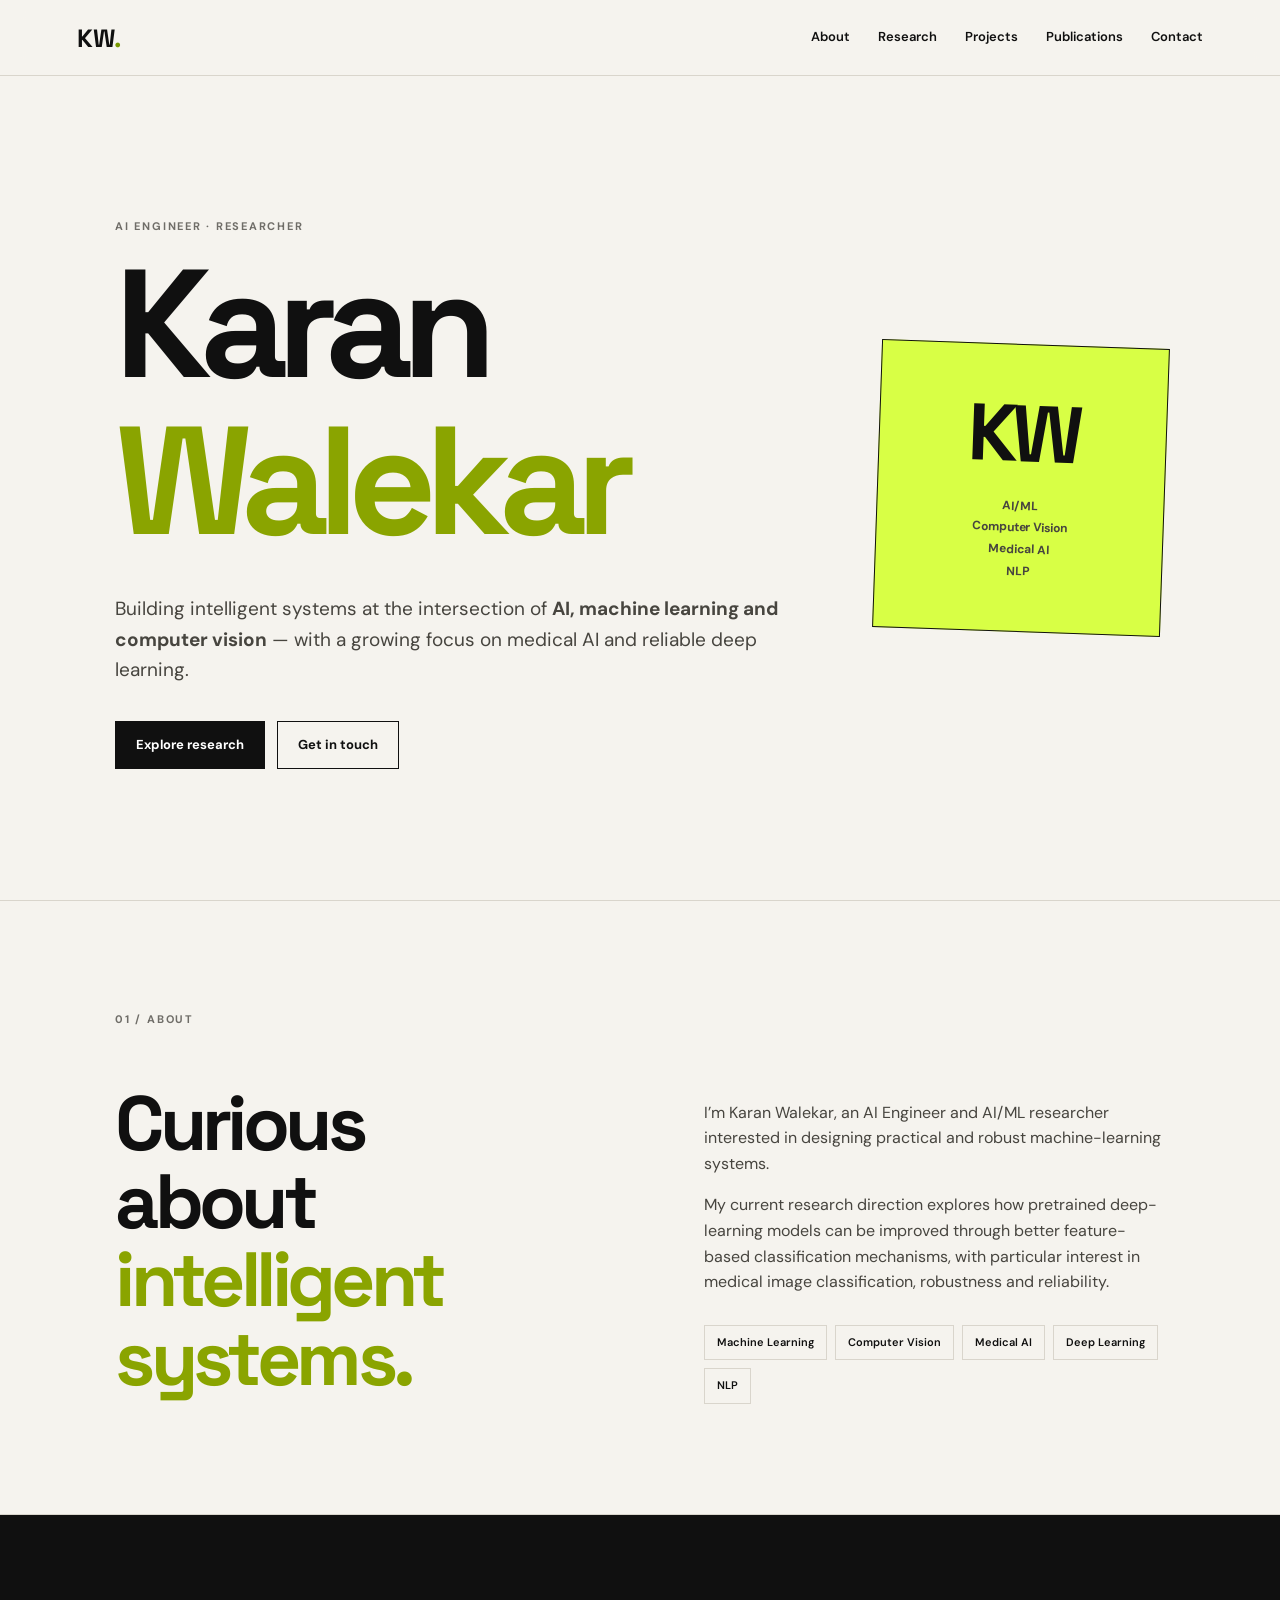
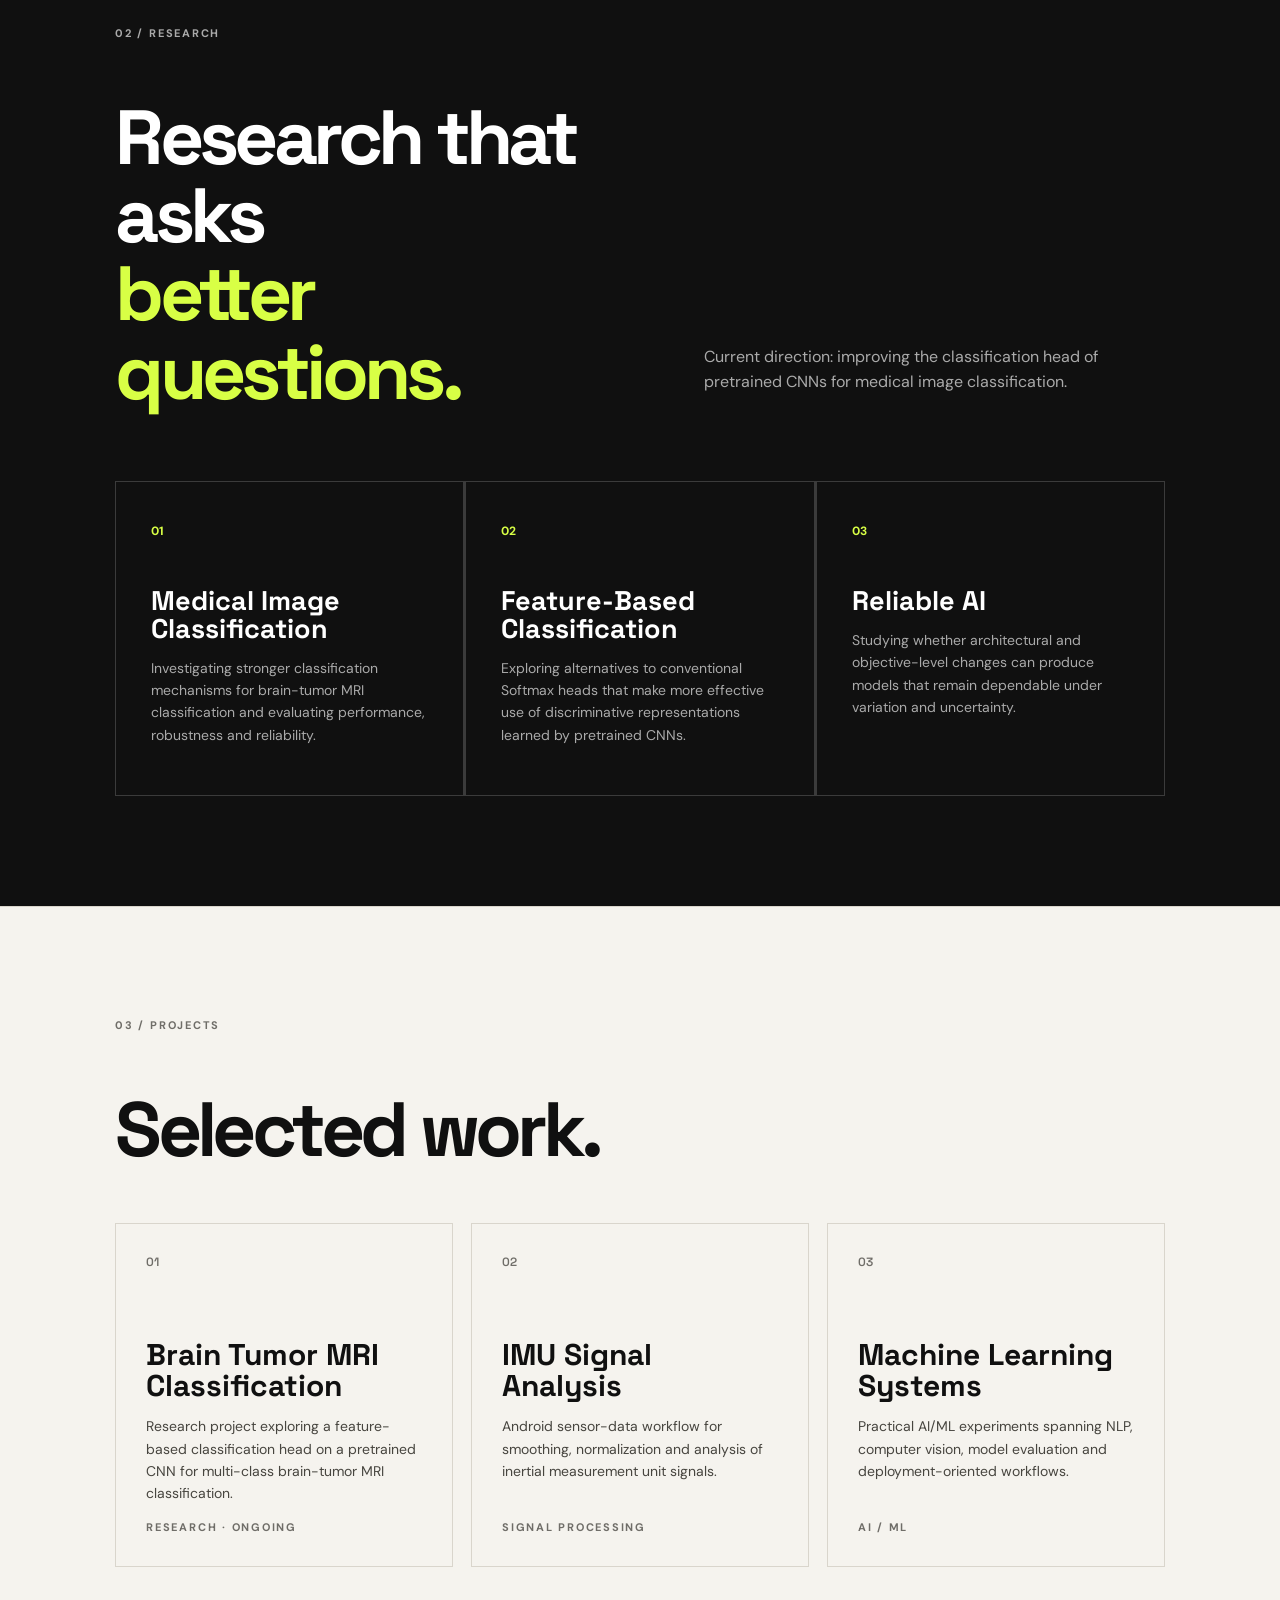
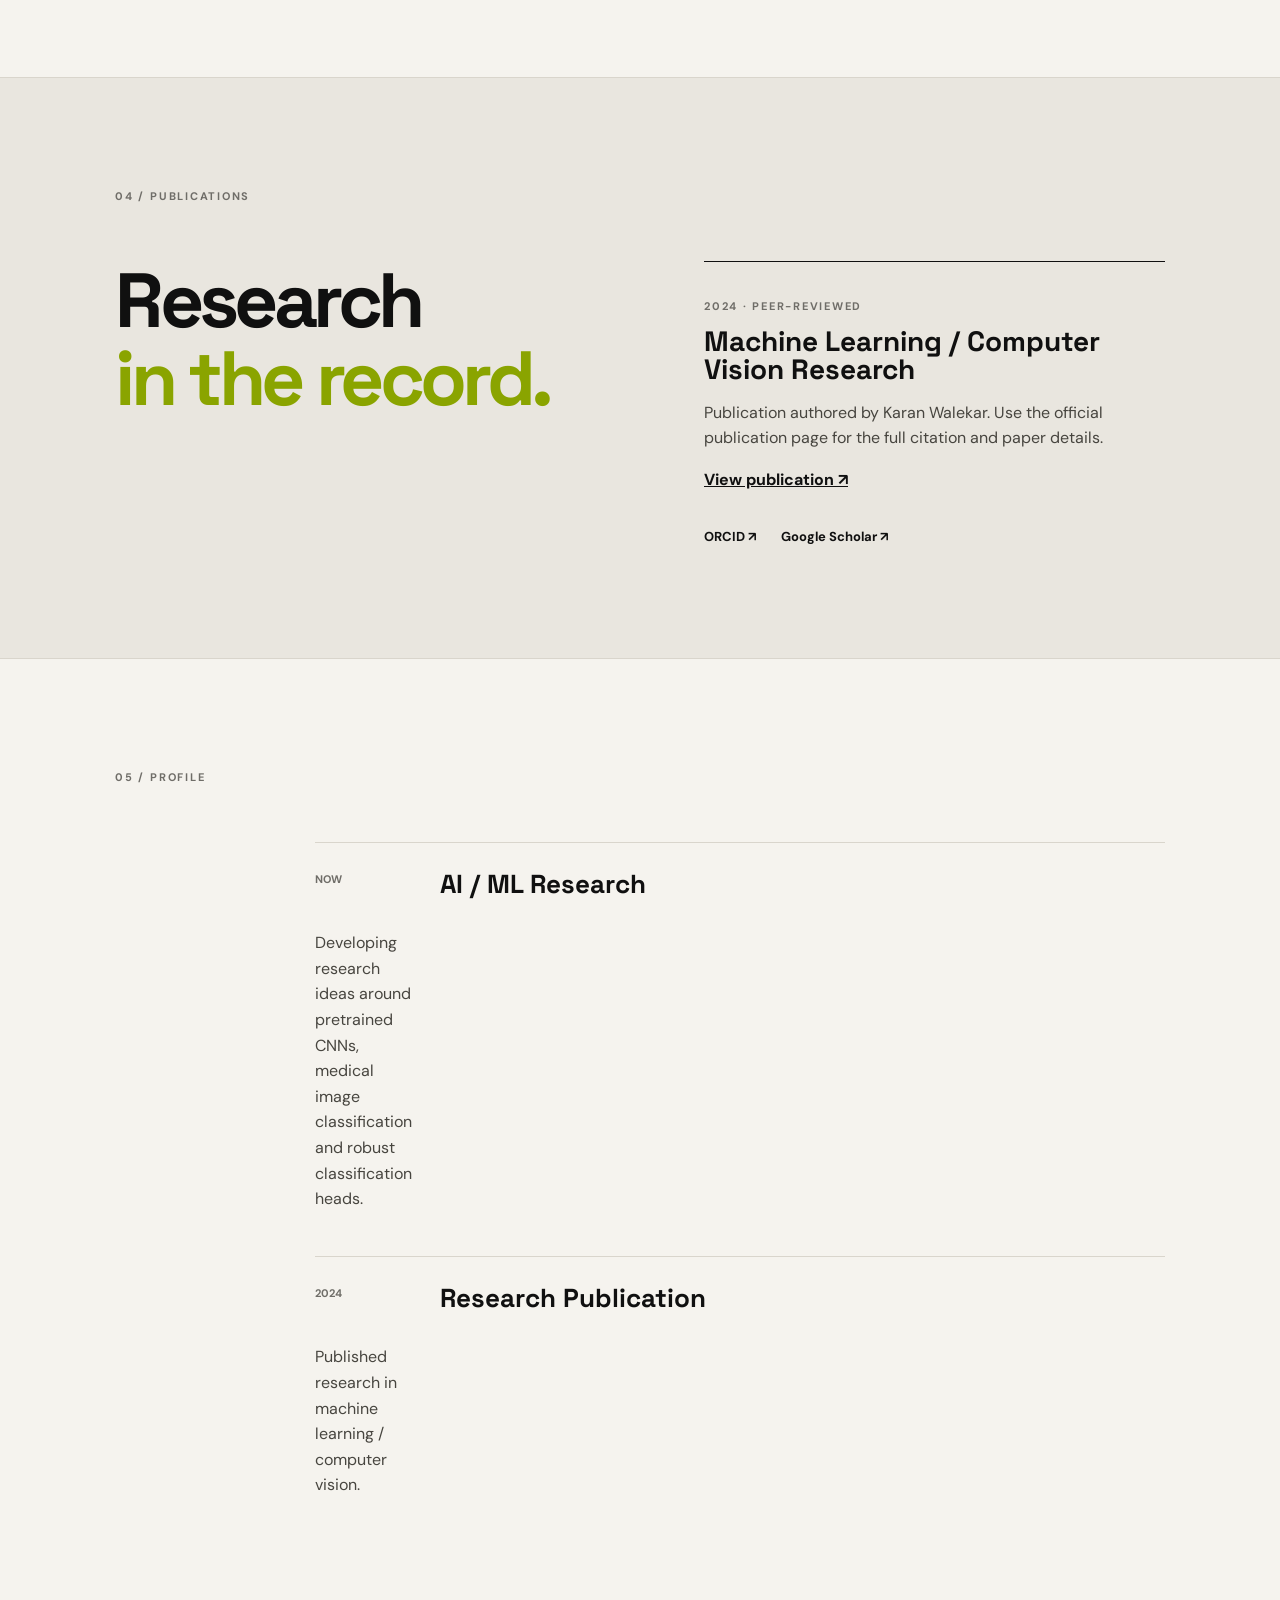
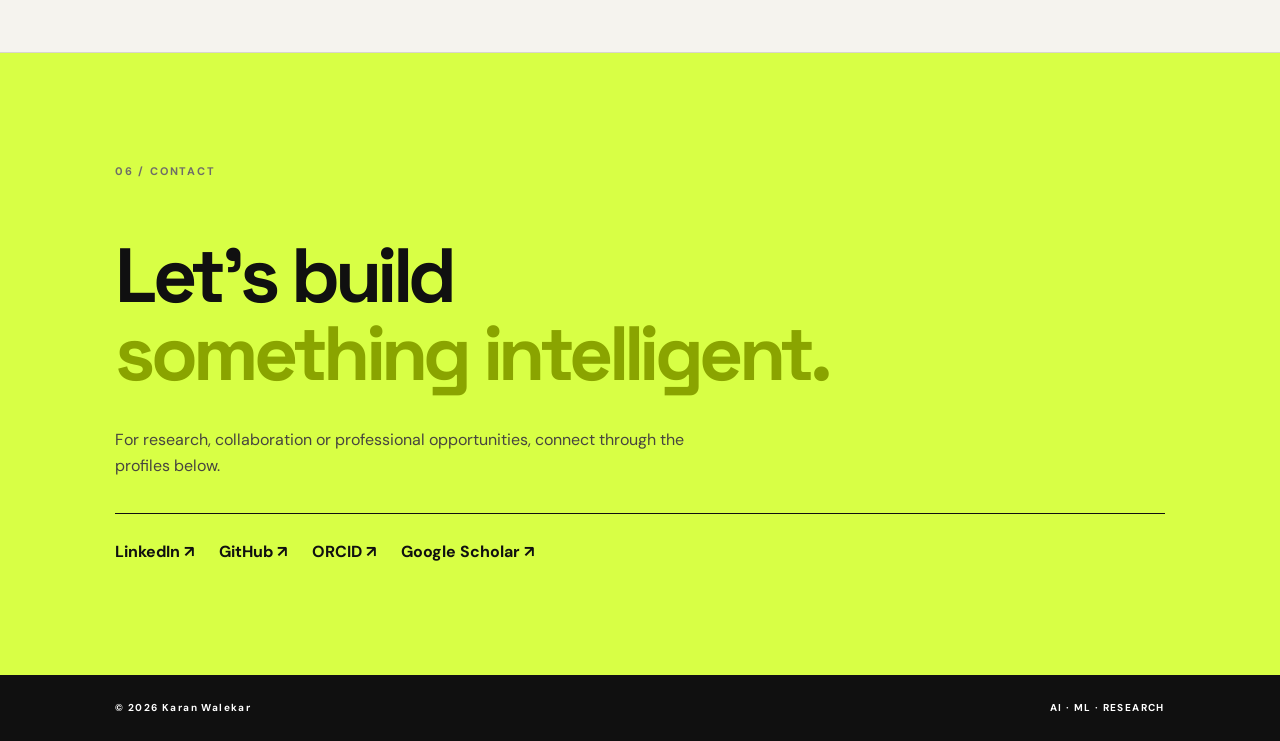
==== index.html @ 825db080 "Add files via upload" ====
<!doctype html>
<html lang="en">
<head>
  <meta charset="UTF-8" />
  <meta name="viewport" content="width=device-width, initial-scale=1.0" />
  <title>Karan Walekar | AI Engineer & AI/ML Researcher</title>
  <meta name="description" content="Karan Walekar — AI Engineer and AI/ML researcher focused on machine learning, computer vision, medical AI and NLP." />
  <meta name="author" content="Karan Walekar" />
  <meta property="og:title" content="Karan Walekar | AI Engineer & AI/ML Researcher" />
  <meta property="og:description" content="Portfolio, research, projects and publications of Karan Walekar." />
  <meta property="og:type" content="website" />
  <link rel="canonical" href="https://karanwalekar.com/" />
  <link rel="stylesheet" href="style.css" />
  <script type="application/ld+json">
  {
    "@context":"https://schema.org",
    "@type":"Person",
    "name":"Karan Walekar",
    "url":"https://karanwalekar.com/",
    "jobTitle":"AI Engineer & AI/ML Researcher",
    "sameAs":[
      "https://in.linkedin.com/in/karanwalekar",
      "https://orcid.org/0009-0006-5763-7653"
    ],
    "knowsAbout":["Artificial Intelligence","Machine Learning","Computer Vision","Deep Learning","Natural Language Processing","Medical Image Analysis"]
  }
  </script>
</head>
<body>
<header class="nav">
  <a class="brand" href="#home">KW<span>.</span></a>
  <nav>
    <a href="#about">About</a><a href="#research">Research</a><a href="#projects">Projects</a>
    <a href="#publications">Publications</a><a href="#contact">Contact</a>
  </nav>
</header>

<main>
<section id="home" class="hero">
  <div class="hero-copy">
    <p class="eyebrow">AI ENGINEER · RESEARCHER</p>
    <h1>Karan<br/><span>Walekar</span></h1>
    <p class="lead">Building intelligent systems at the intersection of <b>AI, machine learning and computer vision</b> — with a growing focus on medical AI and reliable deep learning.</p>
    <div class="actions">
      <a class="button primary" href="#research">Explore research</a>
      <a class="button" href="#contact">Get in touch</a>
    </div>
  </div>
  <div class="hero-card">
    <div class="monogram">KW</div>
    <p>AI/ML<br/>Computer Vision<br/>Medical AI<br/>NLP</p>
  </div>
</section>

<section id="about" class="section">
  <div class="section-label">01 / ABOUT</div>
  <div class="two-col">
    <div><h2>Curious about<br/><em>intelligent systems.</em></h2></div>
    <div>
      <p>I’m Karan Walekar, an AI Engineer and AI/ML researcher interested in designing practical and robust machine-learning systems.</p>
      <p>My current research direction explores how pretrained deep-learning models can be improved through better feature-based classification mechanisms, with particular interest in medical image classification, robustness and reliability.</p>
      <div class="tags"><span>Machine Learning</span><span>Computer Vision</span><span>Medical AI</span><span>Deep Learning</span><span>NLP</span></div>
    </div>
  </div>
</section>

<section id="research" class="section dark">
  <div class="section-label">02 / RESEARCH</div>
  <div class="research-head">
    <h2>Research that asks<br/><em>better questions.</em></h2>
    <p>Current direction: improving the classification head of pretrained CNNs for medical image classification.</p>
  </div>
  <div class="research-grid">
    <article><span>01</span><h3>Medical Image Classification</h3><p>Investigating stronger classification mechanisms for brain-tumor MRI classification and evaluating performance, robustness and reliability.</p></article>
    <article><span>02</span><h3>Feature-Based Classification</h3><p>Exploring alternatives to conventional Softmax heads that make more effective use of discriminative representations learned by pretrained CNNs.</p></article>
    <article><span>03</span><h3>Reliable AI</h3><p>Studying whether architectural and objective-level changes can produce models that remain dependable under variation and uncertainty.</p></article>
  </div>
</section>

<section id="projects" class="section">
  <div class="section-label">03 / PROJECTS</div>
  <h2>Selected work.</h2>
  <div class="project-grid">
    <article class="project"><div class="project-num">01</div><h3>Brain Tumor MRI Classification</h3><p>Research project exploring a feature-based classification head on a pretrained CNN for multi-class brain-tumor MRI classification.</p><span class="status">RESEARCH · ONGOING</span></article>
    <article class="project"><div class="project-num">02</div><h3>IMU Signal Analysis</h3><p>Android sensor-data workflow for smoothing, normalization and analysis of inertial measurement unit signals.</p><span class="status">SIGNAL PROCESSING</span></article>
    <article class="project"><div class="project-num">03</div><h3>Machine Learning Systems</h3><p>Practical AI/ML experiments spanning NLP, computer vision, model evaluation and deployment-oriented workflows.</p><span class="status">AI / ML</span></article>
  </div>
</section>

<section id="publications" class="section alt">
  <div class="section-label">04 / PUBLICATIONS</div>
  <div class="two-col">
    <div><h2>Research<br/><em>in the record.</em></h2></div>
    <div>
      <article class="publication">
        <p class="meta">2024 · PEER-REVIEWED</p>
        <h3>Machine Learning / Computer Vision Research</h3>
        <p>Publication authored by Karan Walekar. Use the official publication page for the full citation and paper details.</p>
        <a href="https://dergipark.org.tr/en/pub/ejfe/article/1439096" target="_blank" rel="noopener">View publication ↗</a>
      </article>
      <div class="profile-links">
        <a href="https://orcid.org/0009-0006-5763-7653" target="_blank" rel="noopener">ORCID ↗</a>
        <a href="https://scholar.google.com/" target="_blank" rel="noopener">Google Scholar ↗</a>
      </div>
    </div>
  </div>
</section>

<section id="experience" class="section">
  <div class="section-label">05 / PROFILE</div>
  <div class="timeline">
    <div><span>NOW</span><h3>AI / ML Research</h3><p>Developing research ideas around pretrained CNNs, medical image classification and robust classification heads.</p></div>
    <div><span>2024</span><h3>Research Publication</h3><p>Published research in machine learning / computer vision.</p></div>
  </div>
</section>

<section id="contact" class="section contact">
  <div class="section-label">06 / CONTACT</div>
  <h2>Let’s build<br/><em>something intelligent.</em></h2>
  <p>For research, collaboration or professional opportunities, connect through the profiles below.</p>
  <div class="contact-links">
    <a href="https://in.linkedin.com/in/karanwalekar" target="_blank" rel="noopener">LinkedIn ↗</a>
    <a href="https://github.com/" target="_blank" rel="noopener">GitHub ↗</a>
    <a href="https://orcid.org/0009-0006-5763-7653" target="_blank" rel="noopener">ORCID ↗</a>
    <a href="https://scholar.google.com/" target="_blank" rel="noopener">Google Scholar ↗</a>
  </div>
</section>
</main>

<footer><span>© 2026 Karan Walekar</span><span>AI · ML · RESEARCH</span></footer>
<script src="script.js"></script>
</body>
</html>
---- style.css ----
@import url('https://fonts.googleapis.com/css2?family=DM+Sans:wght@400;500;600;700&family=Space+Grotesk:wght@400;500;600;700&display=swap');
:root{--ink:#101010;--paper:#f5f3ee;--muted:#6f6d68;--line:#d9d5cc;--accent:#d8ff45}
*{box-sizing:border-box}html{scroll-behavior:smooth}body{margin:0;background:var(--paper);color:var(--ink);font-family:'DM Sans',sans-serif;line-height:1.6}a{color:inherit;text-decoration:none}.nav{height:76px;padding:0 6vw;display:flex;align-items:center;justify-content:space-between;border-bottom:1px solid var(--line);position:sticky;top:0;background:rgba(245,243,238,.9);backdrop-filter:blur(12px);z-index:5}.brand{font:700 25px 'Space Grotesk'}.brand span{color:#789900}.nav nav{display:flex;gap:28px;font-size:13px;font-weight:600}.nav nav a:hover{opacity:.55}.hero{min-height:calc(100vh - 76px);padding:8vw 9vw;display:grid;grid-template-columns:1.4fr .6fr;align-items:center;gap:7vw}.eyebrow,.section-label,.meta,.status{font-size:11px;letter-spacing:.16em;font-weight:700;color:var(--muted)}h1,h2,h3{font-family:'Space Grotesk',sans-serif;line-height:1.02;margin:0}h1{font-size:clamp(72px,12vw,170px);letter-spacing:-.075em}h1 span,h2 em{font-style:normal;color:#8aa400}.lead{font-size:19px;max-width:690px;margin:35px 0}.actions{display:flex;gap:12px}.button{border:1px solid var(--ink);padding:13px 20px;font-weight:700;font-size:13px}.button.primary{background:var(--ink);color:white}.hero-card{border:1px solid var(--ink);aspect-ratio:1;display:flex;flex-direction:column;align-items:center;justify-content:center;background:var(--accent);transform:rotate(2deg)}.monogram{font:700 80px 'Space Grotesk';letter-spacing:-.08em}.hero-card p{text-align:center;font-size:12px;font-weight:700;line-height:1.8}.section{padding:110px 9vw;border-top:1px solid var(--line)}.section-label{margin-bottom:55px}.two-col{display:grid;grid-template-columns:1fr 1fr;gap:10vw}h2{font-size:clamp(44px,6vw,82px);letter-spacing:-.06em}p{color:#47453f}.two-col p{max-width:650px}.tags{display:flex;flex-wrap:wrap;gap:8px;margin-top:30px}.tags span{border:1px solid var(--line);padding:8px 12px;font-size:11px;font-weight:600}.dark{background:var(--ink);color:white}.dark .section-label,.dark p{color:#aaa}.dark em{color:var(--accent)}.research-head{display:grid;grid-template-columns:1fr 1fr;gap:10vw;margin-bottom:70px}.research-head p{align-self:end}.research-grid{display:grid;grid-template-columns:repeat(3,1fr);gap:1px;background:#3b3b3b}.research-grid article{padding:35px;background:var(--ink);min-height:240px;border:1px solid #3b3b3b}.research-grid span{color:var(--accent);font-weight:700;font-size:12px}.research-grid h3{font-size:27px;margin:45px 0 12px}.research-grid p{font-size:14px}.project-grid{display:grid;grid-template-columns:repeat(3,1fr);gap:18px;margin-top:55px}.project{border:1px solid var(--line);padding:30px;min-height:330px;display:flex;flex-direction:column}.project:hover{border-color:var(--ink);transform:translateY(-4px);transition:.2s}.project-num{font:600 12px 'Space Grotesk';color:var(--muted)}.project h3{font-size:30px;margin-top:70px}.project p{font-size:14px}.status{margin-top:auto}.alt{background:#e9e6df}.publication{border-top:1px solid var(--ink);padding-top:25px}.publication h3{font-size:28px;margin:10px 0}.publication a{font-weight:700;text-decoration:underline}.profile-links{display:flex;gap:25px;margin-top:35px;font-size:13px;font-weight:700}.timeline{max-width:850px;margin-left:auto}.timeline>div{display:grid;grid-template-columns:100px 1fr;gap:25px;border-top:1px solid var(--line);padding:28px 0}.timeline span{font-size:11px;font-weight:700;color:var(--muted)}.timeline h3{font-size:26px}.timeline p{margin-top:8px}.contact{background:var(--accent)}.contact h2{max-width:850px}.contact>p{max-width:600px;margin:35px 0}.contact-links{display:flex;flex-wrap:wrap;gap:25px;font-weight:700;border-top:1px solid var(--ink);padding-top:25px}.contact-links a:hover{text-decoration:underline}footer{padding:25px 9vw;display:flex;justify-content:space-between;font-size:10px;letter-spacing:.14em;font-weight:700;background:var(--ink);color:white}@media(max-width:800px){.nav nav{display:none}.hero{grid-template-columns:1fr;padding-top:15vw}.hero-card{max-width:280px;margin:auto}.two-col,.research-head{grid-template-columns:1fr;gap:35px}.research-grid,.project-grid{grid-template-columns:1fr}.section{padding:75px 7vw}.timeline>div{grid-template-columns:70px 1fr}h1{font-size:22vw}.lead{font-size:17px}.actions{flex-wrap:wrap}}
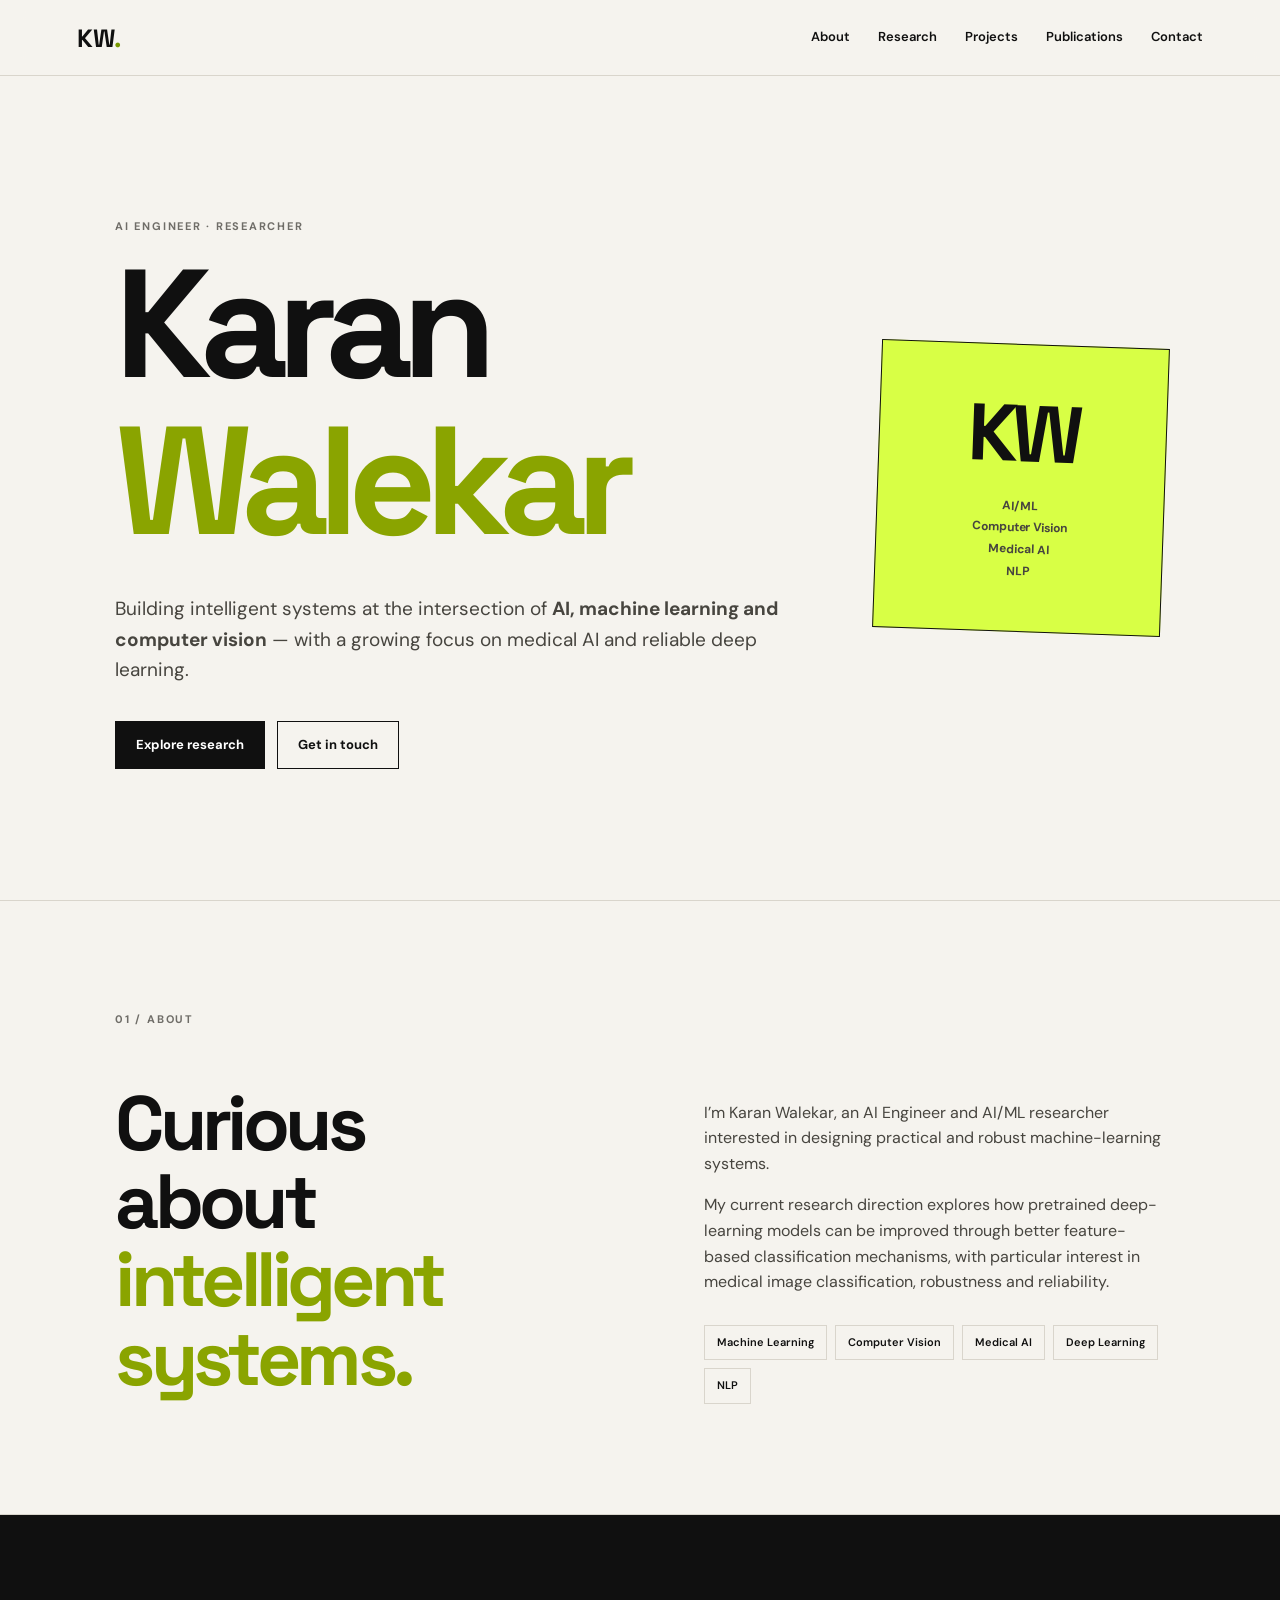
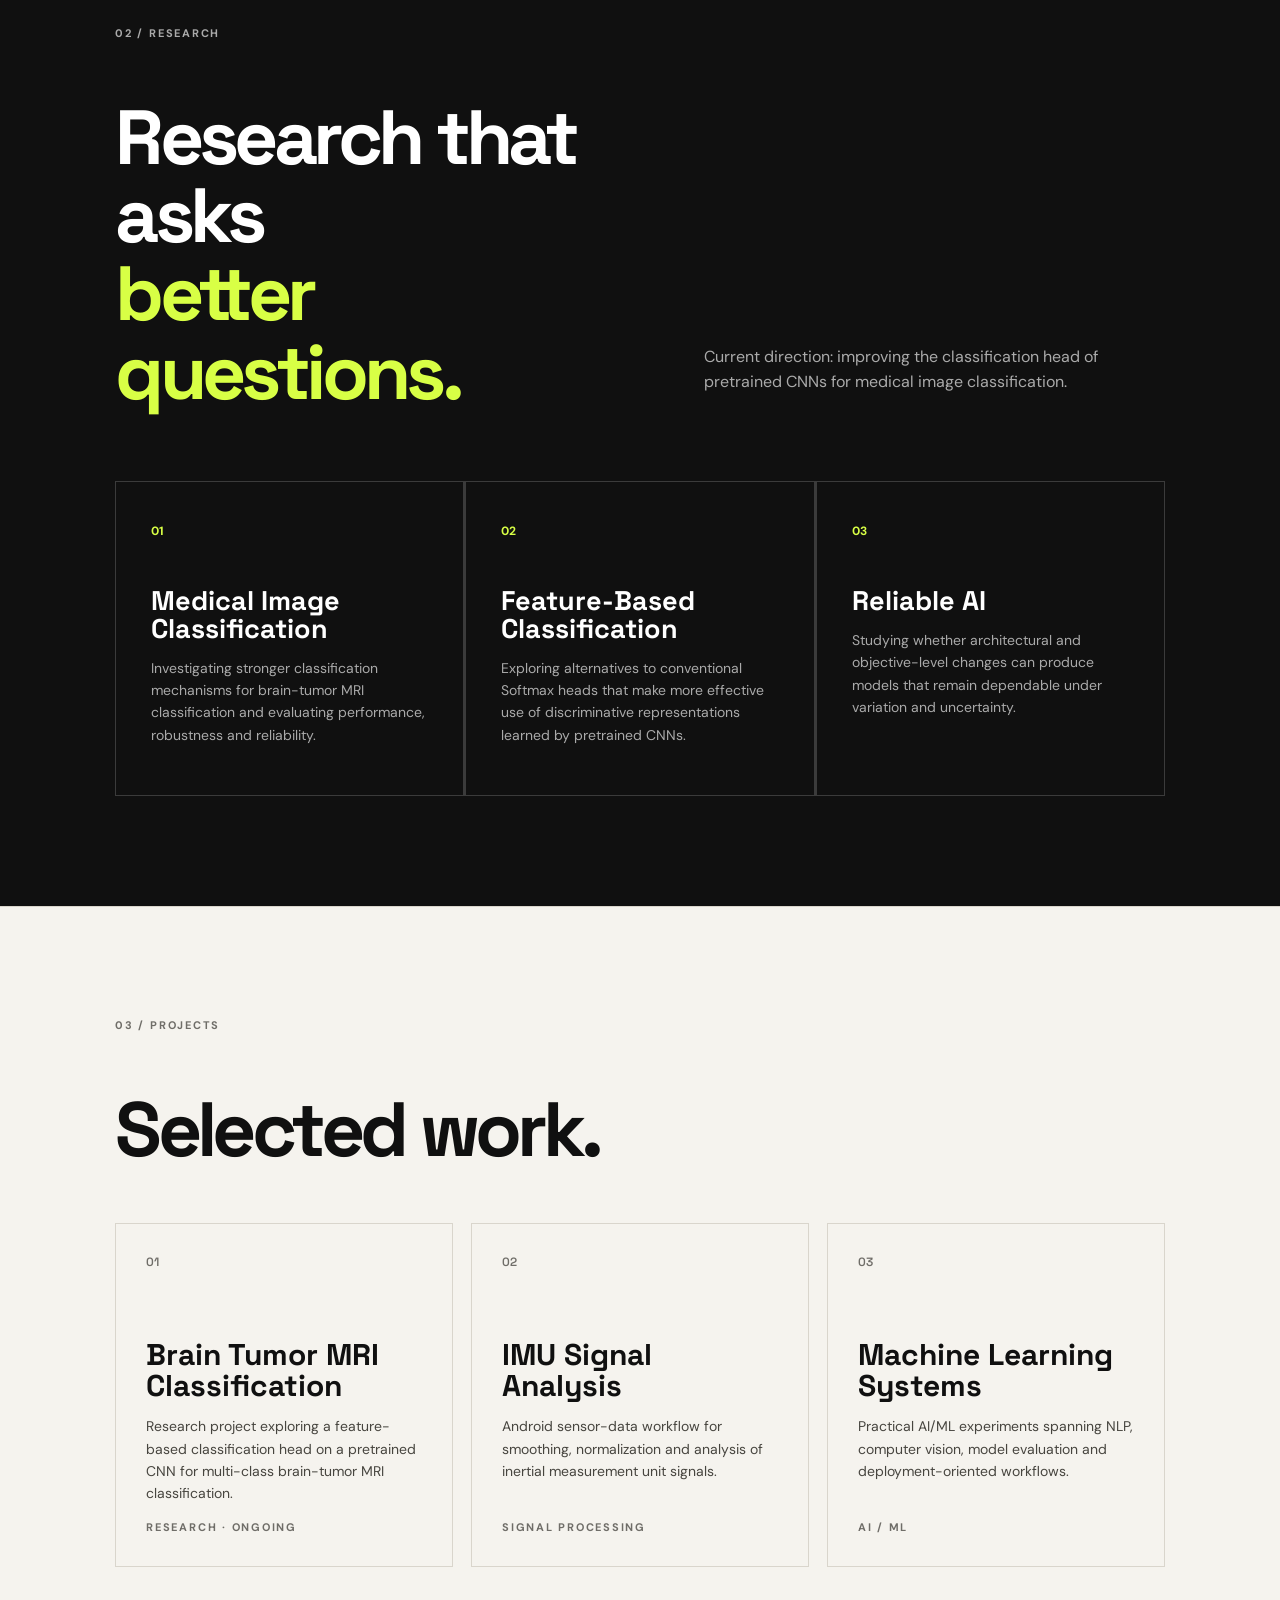
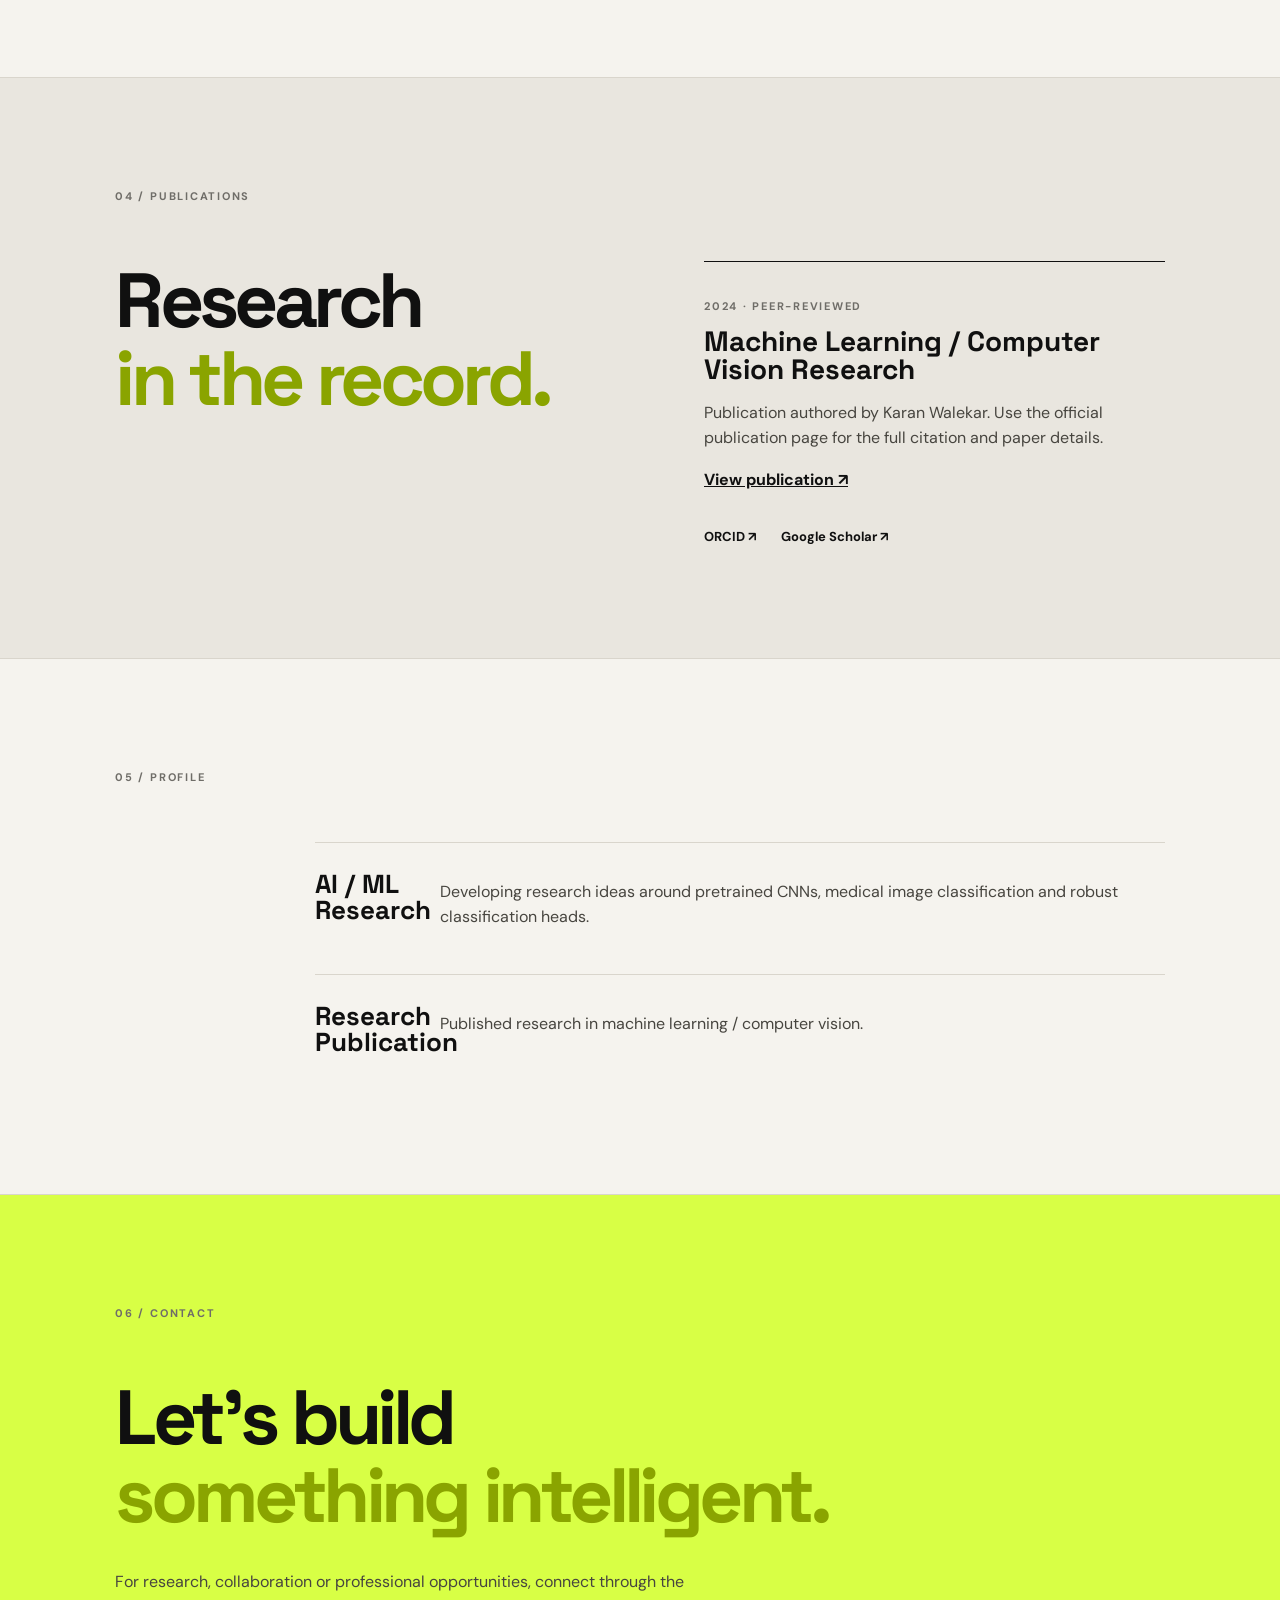
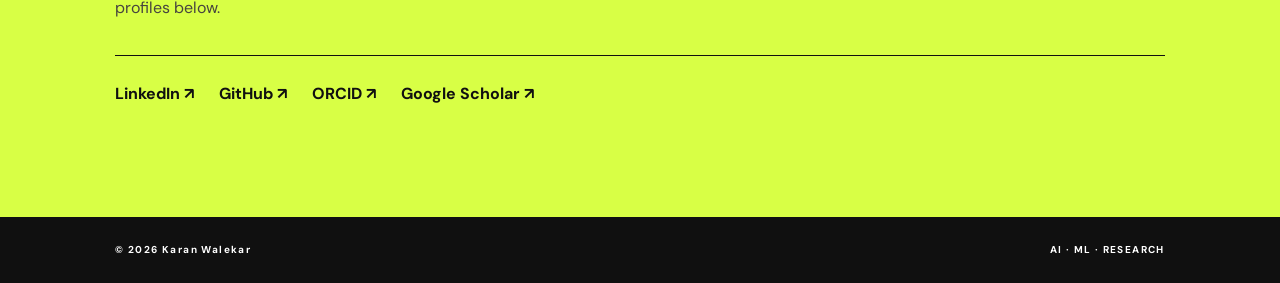
==== commit 4a56fd37: "Simplify experience section by removing timestamps Removed timestamps from experience section for cl" ====
--- a/index.html
+++ b/index.html
@@ -109,8 +109,8 @@
 <section id="experience" class="section">
   <div class="section-label">05 / PROFILE</div>
   <div class="timeline">
-    <div><span>NOW</span><h3>AI / ML Research</h3><p>Developing research ideas around pretrained CNNs, medical image classification and robust classification heads.</p></div>
-    <div><span>2024</span><h3>Research Publication</h3><p>Published research in machine learning / computer vision.</p></div>
+    <div><h3>AI / ML Research</h3><p>Developing research ideas around pretrained CNNs, medical image classification and robust classification heads.</p></div>
+    <div><h3>Research Publication</h3><p>Published research in machine learning / computer vision.</p></div>
   </div>
 </section>
 
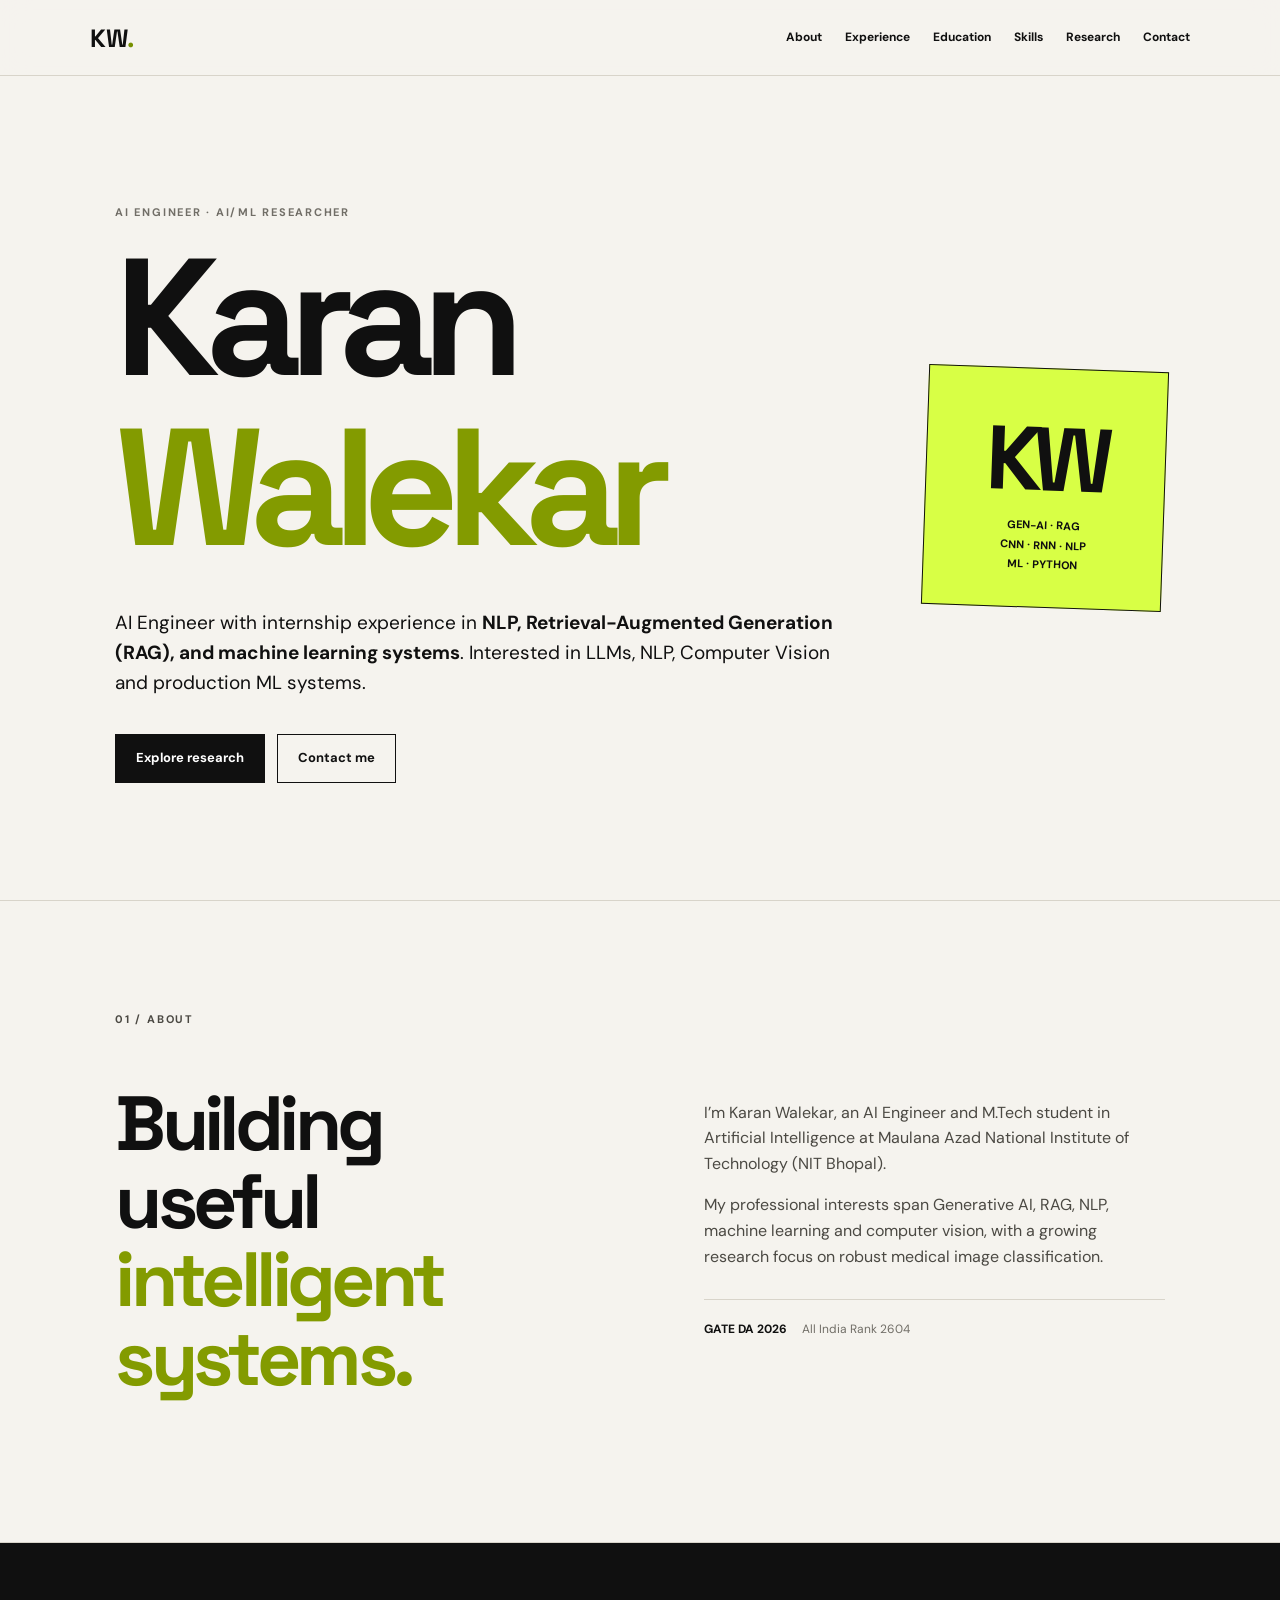
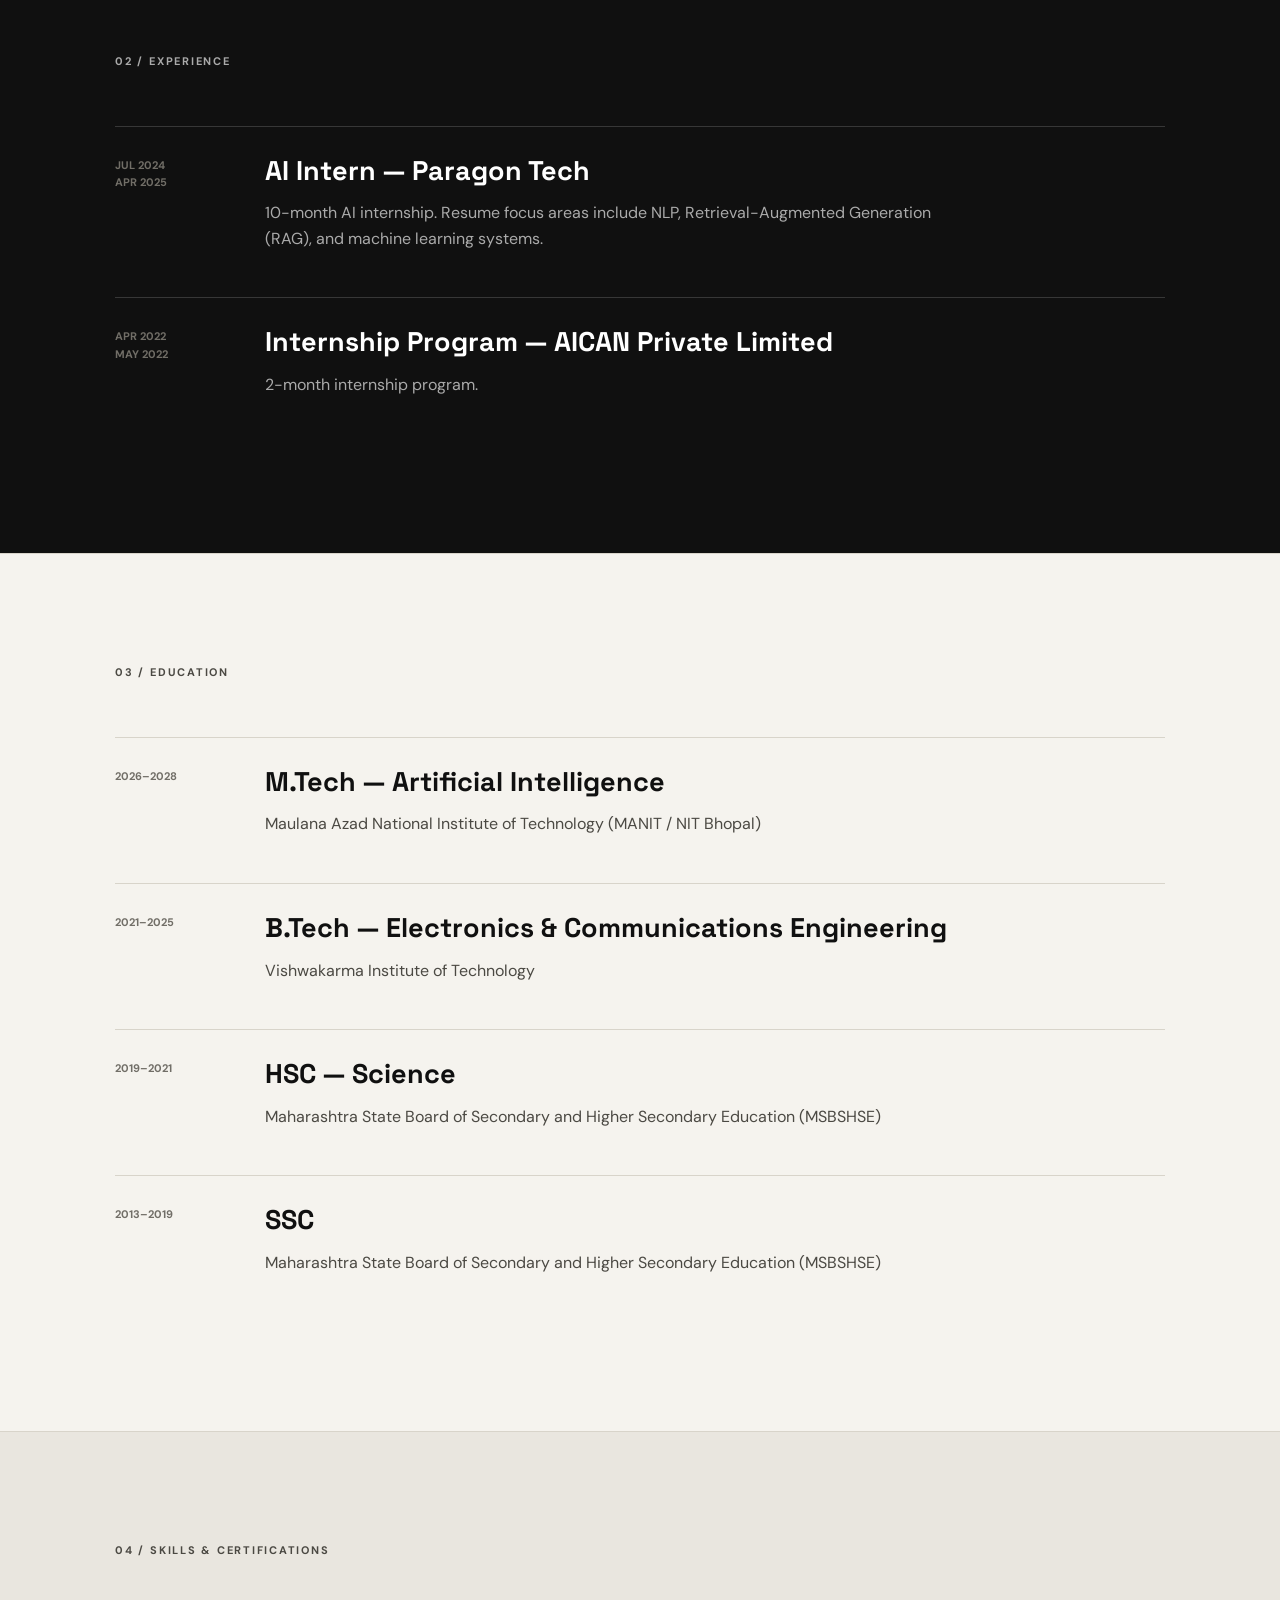
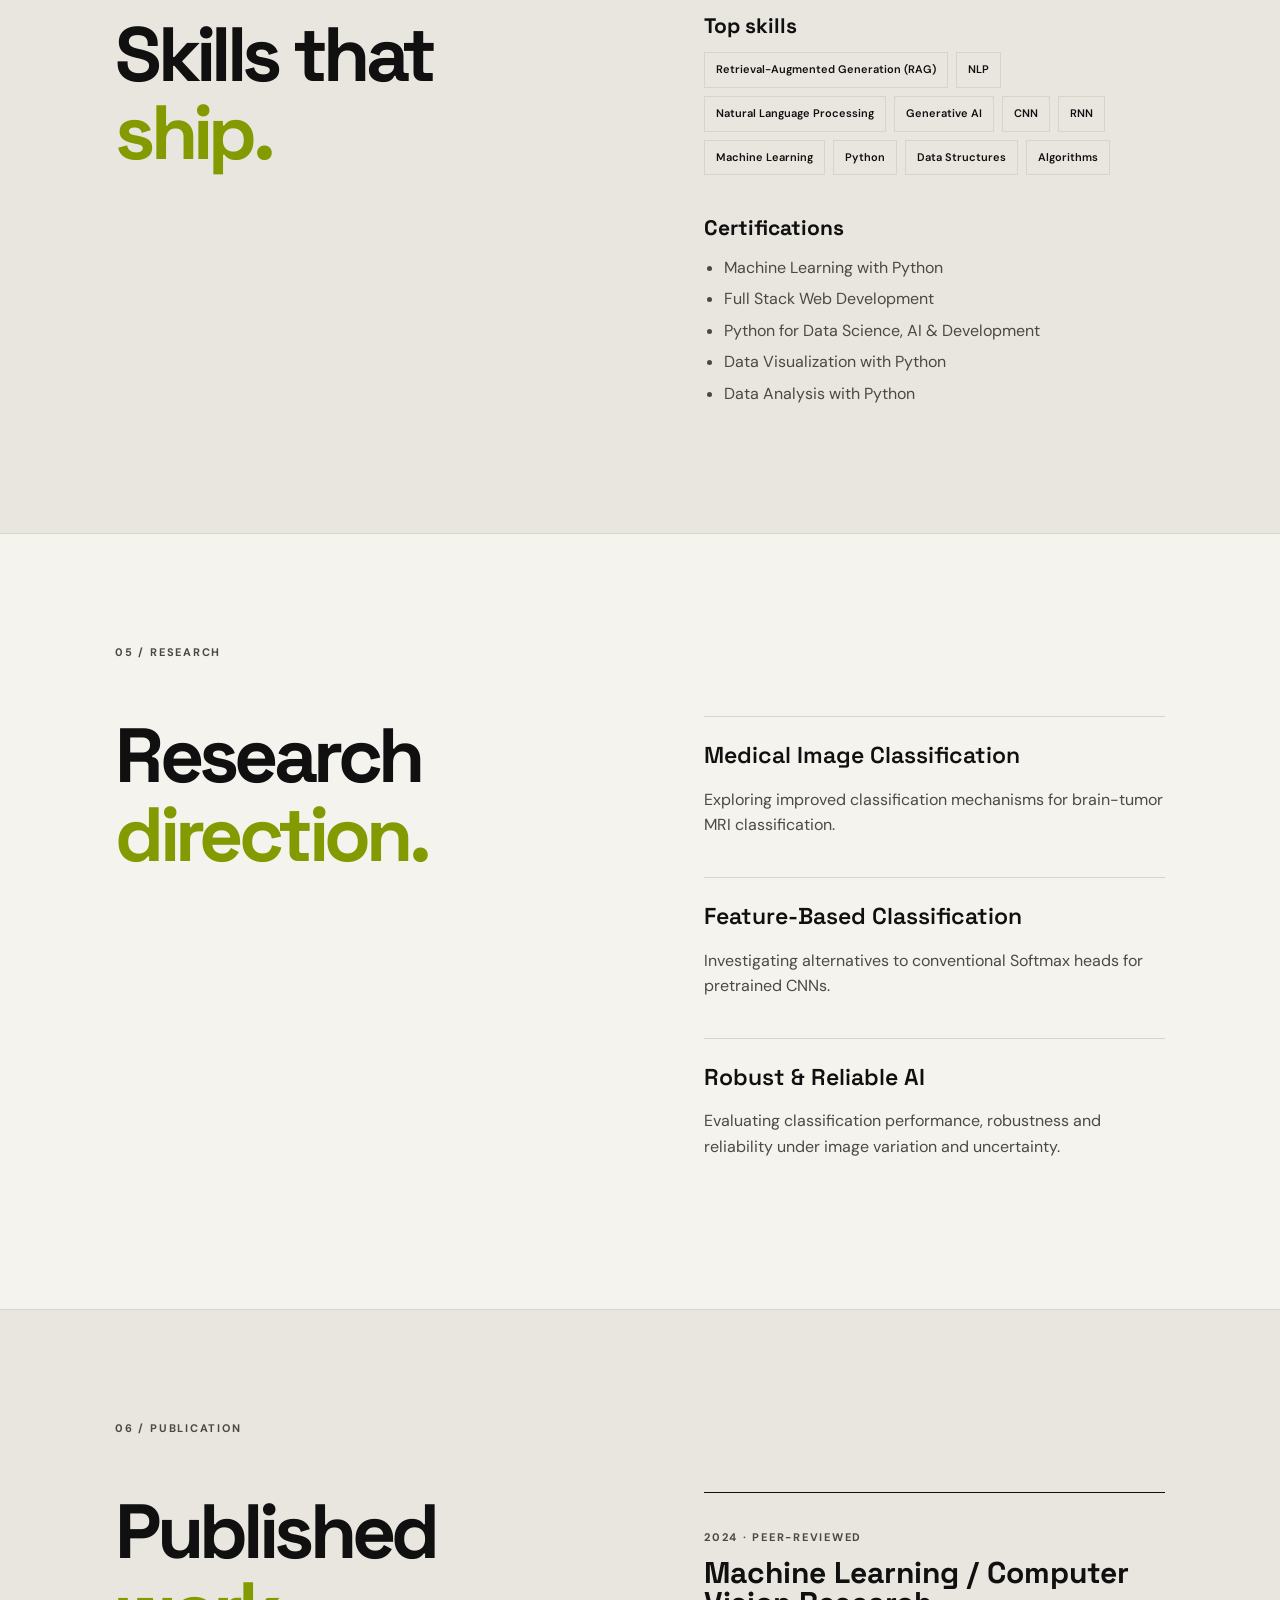
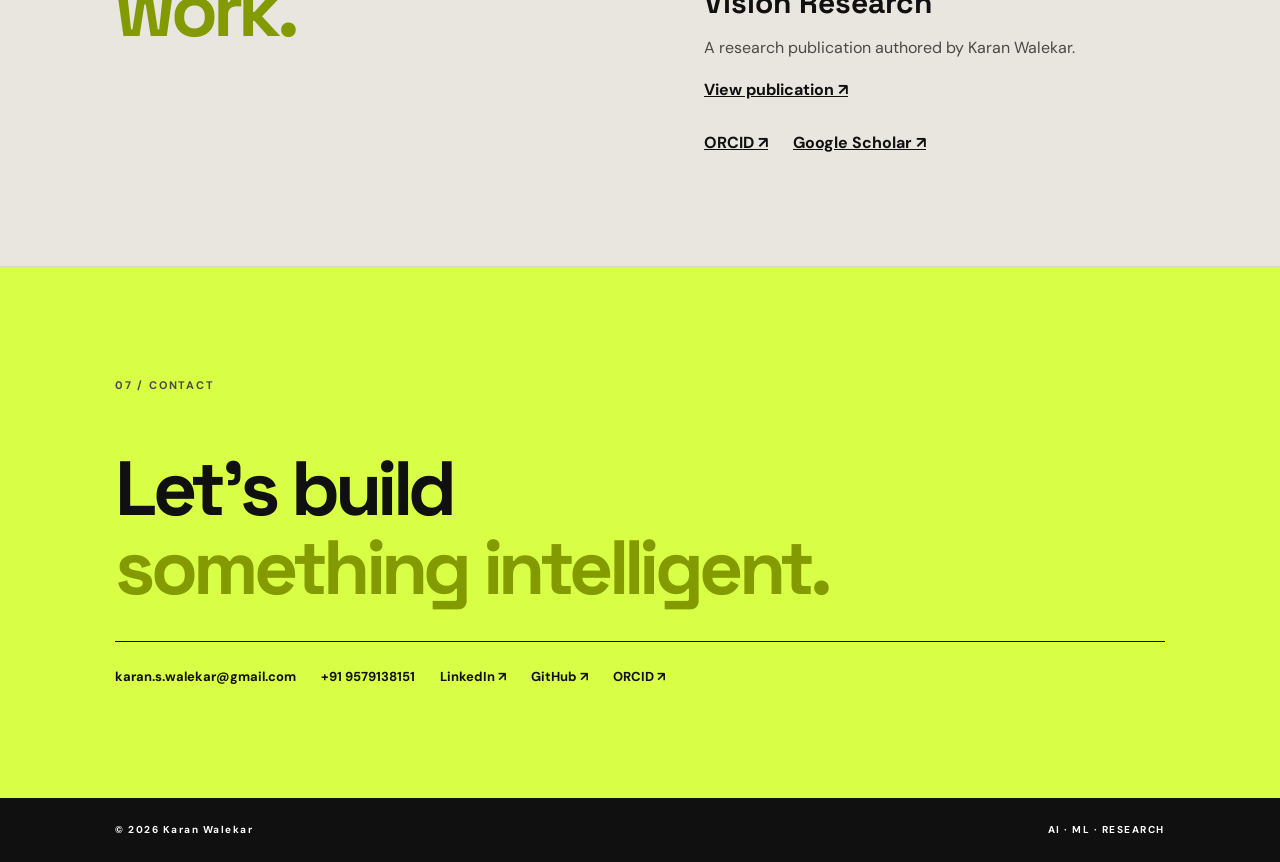
==== commit c3d0eb7b: "Add files via upload" ====
--- a/index.html
+++ b/index.html
@@ -1,133 +1,67 @@
 <!doctype html>
 <html lang="en">
 <head>
-  <meta charset="UTF-8" />
-  <meta name="viewport" content="width=device-width, initial-scale=1.0" />
-  <title>Karan Walekar | AI Engineer & AI/ML Researcher</title>
-  <meta name="description" content="Karan Walekar — AI Engineer and AI/ML researcher focused on machine learning, computer vision, medical AI and NLP." />
-  <meta name="author" content="Karan Walekar" />
-  <meta property="og:title" content="Karan Walekar | AI Engineer & AI/ML Researcher" />
-  <meta property="og:description" content="Portfolio, research, projects and publications of Karan Walekar." />
-  <meta property="og:type" content="website" />
-  <link rel="canonical" href="https://karanwalekar.com/" />
-  <link rel="stylesheet" href="style.css" />
-  <script type="application/ld+json">
-  {
-    "@context":"https://schema.org",
-    "@type":"Person",
-    "name":"Karan Walekar",
-    "url":"https://karanwalekar.com/",
-    "jobTitle":"AI Engineer & AI/ML Researcher",
-    "sameAs":[
-      "https://in.linkedin.com/in/karanwalekar",
-      "https://orcid.org/0009-0006-5763-7653"
-    ],
-    "knowsAbout":["Artificial Intelligence","Machine Learning","Computer Vision","Deep Learning","Natural Language Processing","Medical Image Analysis"]
-  }
-  </script>
+<meta charset="utf-8"><meta name="viewport" content="width=device-width,initial-scale=1">
+<title>Karan Walekar | AI Engineer & AI/ML Researcher</title>
+<meta name="description" content="Karan Walekar — AI Engineer and AI/ML researcher focused on Generative AI, RAG, NLP, machine learning and computer vision.">
+<meta name="author" content="Karan Walekar">
+<link rel="canonical" href="https://karanwalekar.com/">
+<meta property="og:title" content="Karan Walekar | AI Engineer & AI/ML Researcher">
+<meta property="og:description" content="Portfolio, research, experience, education and certifications of Karan Walekar.">
+<meta property="og:type" content="website">
+<script type="application/ld+json">
+{"@context":"https://schema.org","@type":"Person","name":"Karan Walekar","url":"https://karanwalekar.com/","jobTitle":"AI Engineer & AI/ML Researcher","email":"mailto:karan.s.walekar@gmail.com","sameAs":["https://in.linkedin.com/in/karanwalekar","https://orcid.org/0009-0006-5763-7653"],"knowsAbout":["Generative AI","Retrieval-Augmented Generation","Natural Language Processing","Machine Learning","Computer Vision","Python","Deep Learning"]}
+</script>
+<link rel="stylesheet" href="style.css">
 </head>
 <body>
-<header class="nav">
-  <a class="brand" href="#home">KW<span>.</span></a>
-  <nav>
-    <a href="#about">About</a><a href="#research">Research</a><a href="#projects">Projects</a>
-    <a href="#publications">Publications</a><a href="#contact">Contact</a>
-  </nav>
-</header>
+<header class="nav"><a class="brand" href="#home">KW<span>.</span></a><nav>
+<a href="#about">About</a><a href="#experience">Experience</a><a href="#education">Education</a><a href="#skills">Skills</a><a href="#research">Research</a><a href="#contact">Contact</a>
+</nav></header>
 
 <main>
-<section id="home" class="hero">
-  <div class="hero-copy">
-    <p class="eyebrow">AI ENGINEER · RESEARCHER</p>
-    <h1>Karan<br/><span>Walekar</span></h1>
-    <p class="lead">Building intelligent systems at the intersection of <b>AI, machine learning and computer vision</b> — with a growing focus on medical AI and reliable deep learning.</p>
-    <div class="actions">
-      <a class="button primary" href="#research">Explore research</a>
-      <a class="button" href="#contact">Get in touch</a>
-    </div>
-  </div>
-  <div class="hero-card">
-    <div class="monogram">KW</div>
-    <p>AI/ML<br/>Computer Vision<br/>Medical AI<br/>NLP</p>
-  </div>
-</section>
+<section id="home" class="hero"><div>
+<p class="eyebrow">AI ENGINEER · AI/ML RESEARCHER</p>
+<h1>Karan<br><em>Walekar</em></h1>
+<p class="lead">AI Engineer with internship experience in <b>NLP, Retrieval-Augmented Generation (RAG), and machine learning systems</b>. Interested in LLMs, NLP, Computer Vision and production ML systems.</p>
+<div class="actions"><a class="button primary" href="#research">Explore research</a><a class="button" href="#contact">Contact me</a></div>
+</div><div class="hero-card"><strong>KW</strong><span>GEN-AI · RAG<br>CNN · RNN · NLP<br>ML · PYTHON</span></div></section>
 
-<section id="about" class="section">
-  <div class="section-label">01 / ABOUT</div>
-  <div class="two-col">
-    <div><h2>Curious about<br/><em>intelligent systems.</em></h2></div>
-    <div>
-      <p>I’m Karan Walekar, an AI Engineer and AI/ML researcher interested in designing practical and robust machine-learning systems.</p>
-      <p>My current research direction explores how pretrained deep-learning models can be improved through better feature-based classification mechanisms, with particular interest in medical image classification, robustness and reliability.</p>
-      <div class="tags"><span>Machine Learning</span><span>Computer Vision</span><span>Medical AI</span><span>Deep Learning</span><span>NLP</span></div>
-    </div>
-  </div>
-</section>
+<section id="about" class="section"><p class="label">01 / ABOUT</p><div class="grid2"><h2>Building useful<br><em>intelligent systems.</em></h2><div>
+<p>I’m Karan Walekar, an AI Engineer and M.Tech student in Artificial Intelligence at Maulana Azad National Institute of Technology (NIT Bhopal).</p>
+<p>My professional interests span Generative AI, RAG, NLP, machine learning and computer vision, with a growing research focus on robust medical image classification.</p>
+<div class="highlight"><b>GATE DA 2026</b><span>All India Rank 2604</span></div>
+</div></div></section>
 
-<section id="research" class="section dark">
-  <div class="section-label">02 / RESEARCH</div>
-  <div class="research-head">
-    <h2>Research that asks<br/><em>better questions.</em></h2>
-    <p>Current direction: improving the classification head of pretrained CNNs for medical image classification.</p>
-  </div>
-  <div class="research-grid">
-    <article><span>01</span><h3>Medical Image Classification</h3><p>Investigating stronger classification mechanisms for brain-tumor MRI classification and evaluating performance, robustness and reliability.</p></article>
-    <article><span>02</span><h3>Feature-Based Classification</h3><p>Exploring alternatives to conventional Softmax heads that make more effective use of discriminative representations learned by pretrained CNNs.</p></article>
-    <article><span>03</span><h3>Reliable AI</h3><p>Studying whether architectural and objective-level changes can produce models that remain dependable under variation and uncertainty.</p></article>
-  </div>
-</section>
+<section id="experience" class="section dark"><p class="label">02 / EXPERIENCE</p><div class="timeline">
+<div><span>JUL 2024<br>APR 2025</span><article><h3>AI Intern — Paragon Tech</h3><p>10-month AI internship. Resume focus areas include NLP, Retrieval-Augmented Generation (RAG), and machine learning systems.</p></article></div>
+<div><span>APR 2022<br>MAY 2022</span><article><h3>Internship Program — AICAN Private Limited</h3><p>2-month internship program.</p></article></div>
+</div></section>
 
-<section id="projects" class="section">
-  <div class="section-label">03 / PROJECTS</div>
-  <h2>Selected work.</h2>
-  <div class="project-grid">
-    <article class="project"><div class="project-num">01</div><h3>Brain Tumor MRI Classification</h3><p>Research project exploring a feature-based classification head on a pretrained CNN for multi-class brain-tumor MRI classification.</p><span class="status">RESEARCH · ONGOING</span></article>
-    <article class="project"><div class="project-num">02</div><h3>IMU Signal Analysis</h3><p>Android sensor-data workflow for smoothing, normalization and analysis of inertial measurement unit signals.</p><span class="status">SIGNAL PROCESSING</span></article>
-    <article class="project"><div class="project-num">03</div><h3>Machine Learning Systems</h3><p>Practical AI/ML experiments spanning NLP, computer vision, model evaluation and deployment-oriented workflows.</p><span class="status">AI / ML</span></article>
-  </div>
-</section>
+<section id="education" class="section"><p class="label">03 / EDUCATION</p><div class="timeline light">
+<div><span>2026–2028</span><article><h3>M.Tech — Artificial Intelligence</h3><p>Maulana Azad National Institute of Technology (MANIT / NIT Bhopal)</p></article></div>
+<div><span>2021–2025</span><article><h3>B.Tech — Electronics & Communications Engineering</h3><p>Vishwakarma Institute of Technology</p></article></div>
+<div><span>2019–2021</span><article><h3>HSC — Science</h3><p>Maharashtra State Board of Secondary and Higher Secondary Education (MSBSHSE)</p></article></div>
+<div><span>2013–2019</span><article><h3>SSC</h3><p>Maharashtra State Board of Secondary and Higher Secondary Education (MSBSHSE)</p></article></div>
+</div></section>
 
-<section id="publications" class="section alt">
-  <div class="section-label">04 / PUBLICATIONS</div>
-  <div class="two-col">
-    <div><h2>Research<br/><em>in the record.</em></h2></div>
-    <div>
-      <article class="publication">
-        <p class="meta">2024 · PEER-REVIEWED</p>
-        <h3>Machine Learning / Computer Vision Research</h3>
-        <p>Publication authored by Karan Walekar. Use the official publication page for the full citation and paper details.</p>
-        <a href="https://dergipark.org.tr/en/pub/ejfe/article/1439096" target="_blank" rel="noopener">View publication ↗</a>
-      </article>
-      <div class="profile-links">
-        <a href="https://orcid.org/0009-0006-5763-7653" target="_blank" rel="noopener">ORCID ↗</a>
-        <a href="https://scholar.google.com/" target="_blank" rel="noopener">Google Scholar ↗</a>
-      </div>
-    </div>
-  </div>
-</section>
+<section id="skills" class="section alt"><p class="label">04 / SKILLS & CERTIFICATIONS</p><div class="grid2"><h2>Skills that<br><em>ship.</em></h2><div>
+<h3 class="smallhead">Top skills</h3><div class="tags">
+<span>Retrieval-Augmented Generation (RAG)</span><span>NLP</span><span>Natural Language Processing</span><span>Generative AI</span><span>CNN</span><span>RNN</span><span>Machine Learning</span><span>Python</span><span>Data Structures</span><span>Algorithms</span>
+</div>
+<h3 class="smallhead">Certifications</h3><ul>
+<li>Machine Learning with Python</li><li>Full Stack Web Development</li><li>Python for Data Science, AI & Development</li><li>Data Visualization with Python</li><li>Data Analysis with Python</li>
+</ul></div></div></section>
 
-<section id="experience" class="section">
-  <div class="section-label">05 / PROFILE</div>
-  <div class="timeline">
-    <div><h3>AI / ML Research</h3><p>Developing research ideas around pretrained CNNs, medical image classification and robust classification heads.</p></div>
-    <div><h3>Research Publication</h3><p>Published research in machine learning / computer vision.</p></div>
-  </div>
-</section>
+<section id="research" class="section"><p class="label">05 / RESEARCH</p><div class="grid2"><h2>Research<br><em>direction.</em></h2><div>
+<div class="research"><b>Medical Image Classification</b><p>Exploring improved classification mechanisms for brain-tumor MRI classification.</p></div>
+<div class="research"><b>Feature-Based Classification</b><p>Investigating alternatives to conventional Softmax heads for pretrained CNNs.</p></div>
+<div class="research"><b>Robust & Reliable AI</b><p>Evaluating classification performance, robustness and reliability under image variation and uncertainty.</p></div>
+</div></div></section>
 
-<section id="contact" class="section contact">
-  <div class="section-label">06 / CONTACT</div>
-  <h2>Let’s build<br/><em>something intelligent.</em></h2>
-  <p>For research, collaboration or professional opportunities, connect through the profiles below.</p>
-  <div class="contact-links">
-    <a href="https://in.linkedin.com/in/karanwalekar" target="_blank" rel="noopener">LinkedIn ↗</a>
-    <a href="https://github.com/" target="_blank" rel="noopener">GitHub ↗</a>
-    <a href="https://orcid.org/0009-0006-5763-7653" target="_blank" rel="noopener">ORCID ↗</a>
-    <a href="https://scholar.google.com/" target="_blank" rel="noopener">Google Scholar ↗</a>
-  </div>
-</section>
+<section class="section alt"><p class="label">06 / PUBLICATION</p><div class="grid2"><h2>Published<br><em>work.</em></h2><div class="publication"><p class="meta">2024 · PEER-REVIEWED</p><h3>Machine Learning / Computer Vision Research</h3><p>A research publication authored by Karan Walekar.</p><a href="https://dergipark.org.tr/en/pub/ejfe/article/1439096" target="_blank" rel="noopener">View publication ↗</a><div class="links"><a href="https://orcid.org/0009-0006-5763-7653" target="_blank">ORCID ↗</a><a href="https://scholar.google.com/" target="_blank">Google Scholar ↗</a></div></div></div></section>
+
+<section id="contact" class="section contact"><p class="label">07 / CONTACT</p><h2>Let’s build<br><em>something intelligent.</em></h2><div class="contact-row"><a href="mailto:karan.s.walekar@gmail.com">karan.s.walekar@gmail.com</a><a href="tel:+919579138151">+91 9579138151</a><a href="https://in.linkedin.com/in/karanwalekar" target="_blank">LinkedIn ↗</a><a href="https://github.com/" target="_blank">GitHub ↗</a><a href="https://orcid.org/0009-0006-5763-7653" target="_blank">ORCID ↗</a></div></section>
 </main>
-
 <footer><span>© 2026 Karan Walekar</span><span>AI · ML · RESEARCH</span></footer>
-<script src="script.js"></script>
-</body>
-</html>
+</body></html>
--- a/style.css
+++ b/style.css
@@ -1,3 +1,2 @@
 @import url('https://fonts.googleapis.com/css2?family=DM+Sans:wght@400;500;600;700&family=Space+Grotesk:wght@400;500;600;700&display=swap');
-:root{--ink:#101010;--paper:#f5f3ee;--muted:#6f6d68;--line:#d9d5cc;--accent:#d8ff45}
-*{box-sizing:border-box}html{scroll-behavior:smooth}body{margin:0;background:var(--paper);color:var(--ink);font-family:'DM Sans',sans-serif;line-height:1.6}a{color:inherit;text-decoration:none}.nav{height:76px;padding:0 6vw;display:flex;align-items:center;justify-content:space-between;border-bottom:1px solid var(--line);position:sticky;top:0;background:rgba(245,243,238,.9);backdrop-filter:blur(12px);z-index:5}.brand{font:700 25px 'Space Grotesk'}.brand span{color:#789900}.nav nav{display:flex;gap:28px;font-size:13px;font-weight:600}.nav nav a:hover{opacity:.55}.hero{min-height:calc(100vh - 76px);padding:8vw 9vw;display:grid;grid-template-columns:1.4fr .6fr;align-items:center;gap:7vw}.eyebrow,.section-label,.meta,.status{font-size:11px;letter-spacing:.16em;font-weight:700;color:var(--muted)}h1,h2,h3{font-family:'Space Grotesk',sans-serif;line-height:1.02;margin:0}h1{font-size:clamp(72px,12vw,170px);letter-spacing:-.075em}h1 span,h2 em{font-style:normal;color:#8aa400}.lead{font-size:19px;max-width:690px;margin:35px 0}.actions{display:flex;gap:12px}.button{border:1px solid var(--ink);padding:13px 20px;font-weight:700;font-size:13px}.button.primary{background:var(--ink);color:white}.hero-card{border:1px solid var(--ink);aspect-ratio:1;display:flex;flex-direction:column;align-items:center;justify-content:center;background:var(--accent);transform:rotate(2deg)}.monogram{font:700 80px 'Space Grotesk';letter-spacing:-.08em}.hero-card p{text-align:center;font-size:12px;font-weight:700;line-height:1.8}.section{padding:110px 9vw;border-top:1px solid var(--line)}.section-label{margin-bottom:55px}.two-col{display:grid;grid-template-columns:1fr 1fr;gap:10vw}h2{font-size:clamp(44px,6vw,82px);letter-spacing:-.06em}p{color:#47453f}.two-col p{max-width:650px}.tags{display:flex;flex-wrap:wrap;gap:8px;margin-top:30px}.tags span{border:1px solid var(--line);padding:8px 12px;font-size:11px;font-weight:600}.dark{background:var(--ink);color:white}.dark .section-label,.dark p{color:#aaa}.dark em{color:var(--accent)}.research-head{display:grid;grid-template-columns:1fr 1fr;gap:10vw;margin-bottom:70px}.research-head p{align-self:end}.research-grid{display:grid;grid-template-columns:repeat(3,1fr);gap:1px;background:#3b3b3b}.research-grid article{padding:35px;background:var(--ink);min-height:240px;border:1px solid #3b3b3b}.research-grid span{color:var(--accent);font-weight:700;font-size:12px}.research-grid h3{font-size:27px;margin:45px 0 12px}.research-grid p{font-size:14px}.project-grid{display:grid;grid-template-columns:repeat(3,1fr);gap:18px;margin-top:55px}.project{border:1px solid var(--line);padding:30px;min-height:330px;display:flex;flex-direction:column}.project:hover{border-color:var(--ink);transform:translateY(-4px);transition:.2s}.project-num{font:600 12px 'Space Grotesk';color:var(--muted)}.project h3{font-size:30px;margin-top:70px}.project p{font-size:14px}.status{margin-top:auto}.alt{background:#e9e6df}.publication{border-top:1px solid var(--ink);padding-top:25px}.publication h3{font-size:28px;margin:10px 0}.publication a{font-weight:700;text-decoration:underline}.profile-links{display:flex;gap:25px;margin-top:35px;font-size:13px;font-weight:700}.timeline{max-width:850px;margin-left:auto}.timeline>div{display:grid;grid-template-columns:100px 1fr;gap:25px;border-top:1px solid var(--line);padding:28px 0}.timeline span{font-size:11px;font-weight:700;color:var(--muted)}.timeline h3{font-size:26px}.timeline p{margin-top:8px}.contact{background:var(--accent)}.contact h2{max-width:850px}.contact>p{max-width:600px;margin:35px 0}.contact-links{display:flex;flex-wrap:wrap;gap:25px;font-weight:700;border-top:1px solid var(--ink);padding-top:25px}.contact-links a:hover{text-decoration:underline}footer{padding:25px 9vw;display:flex;justify-content:space-between;font-size:10px;letter-spacing:.14em;font-weight:700;background:var(--ink);color:white}@media(max-width:800px){.nav nav{display:none}.hero{grid-template-columns:1fr;padding-top:15vw}.hero-card{max-width:280px;margin:auto}.two-col,.research-head{grid-template-columns:1fr;gap:35px}.research-grid,.project-grid{grid-template-columns:1fr}.section{padding:75px 7vw}.timeline>div{grid-template-columns:70px 1fr}h1{font-size:22vw}.lead{font-size:17px}.actions{flex-wrap:wrap}}
+:root{--bg:#f5f3ee;--ink:#101010;--muted:#716e67;--line:#d8d4ca;--lime:#d8ff45}*{box-sizing:border-box}html{scroll-behavior:smooth}body{margin:0;background:var(--bg);color:var(--ink);font-family:'DM Sans',sans-serif;line-height:1.6}a{color:inherit;text-decoration:none}.nav{height:76px;padding:0 7vw;border-bottom:1px solid var(--line);display:flex;align-items:center;justify-content:space-between;position:sticky;top:0;background:#f5f3eeda;backdrop-filter:blur(14px);z-index:9}.brand{font:700 25px 'Space Grotesk'}.brand span{color:#769000}.nav nav{display:flex;gap:23px;font-size:12px;font-weight:700}.nav nav a:hover{text-decoration:underline}.hero{min-height:calc(100vh - 76px);padding:8vw 9vw;display:grid;grid-template-columns:1.5fr .5fr;gap:7vw;align-items:center}.eyebrow,.label,.meta{font-size:11px;letter-spacing:.16em;font-weight:700;color:var(--muted)}h1,h2,h3{font-family:'Space Grotesk';line-height:1.02}h1{font-size:clamp(80px,13vw,170px);letter-spacing:-.08em;margin:10px 0}h1 em,h2 em{font-style:normal;color:#839b00}h2{font-size:clamp(45px,6vw,82px);letter-spacing:-.06em;margin:0 0 35px}h3{font-size:27px;margin:0 0 10px}.lead{font-size:19px;max-width:720px;margin:35px 0}.actions{display:flex;gap:12px}.button{padding:13px 20px;border:1px solid var(--ink);font-weight:700;font-size:13px}.button.primary{background:var(--ink);color:white}.hero-card{aspect-ratio:1;border:1px solid var(--ink);background:var(--lime);display:flex;align-items:center;justify-content:center;flex-direction:column;transform:rotate(2deg)}.hero-card strong{font:700 90px 'Space Grotesk';letter-spacing:-.1em}.hero-card span{text-align:center;font-size:11px;font-weight:700;line-height:1.8}.section{padding:110px 9vw;border-top:1px solid var(--line)}.label{margin:0 0 55px}.grid2{display:grid;grid-template-columns:1fr 1fr;gap:10vw}.section p{color:#4b4943}.dark{background:var(--ink);color:white}.dark .label,.dark p,.dark span{color:#aaa}.timeline>div{display:grid;grid-template-columns:120px 1fr;gap:30px;padding:30px 0;border-top:1px solid #373737}.timeline>div span{font-size:11px;font-weight:700;color:var(--muted)}.timeline article p{max-width:680px}.light>div{border-color:var(--line)}.light>div span{color:var(--muted)}.alt{background:#e9e6df}.tags{display:flex;flex-wrap:wrap;gap:8px}.tags span{border:1px solid var(--line);padding:8px 11px;font-size:11px;font-weight:600}.smallhead{font-size:21px;margin:0 0 16px}.smallhead:not(:first-child){margin-top:42px}ul{padding-left:20px;color:#4b4943}li{margin:6px 0}.highlight{display:flex;gap:15px;align-items:center;border-top:1px solid var(--line);padding-top:20px;margin-top:30px}.highlight b{font-size:12px}.highlight span{font-size:12px;color:var(--muted)}.research{border-top:1px solid var(--line);padding:23px 0}.research b{font:600 23px 'Space Grotesk'}.publication{border-top:1px solid var(--ink);padding-top:25px}.publication h3{font-size:30px}.publication a{text-decoration:underline;font-weight:700}.links{display:flex;gap:25px;margin-top:28px}.contact{background:var(--lime)}.contact h2{max-width:800px}.contact-row{display:flex;flex-wrap:wrap;gap:25px;border-top:1px solid var(--ink);padding-top:25px;font-weight:700;font-size:13px}.contact-row a:hover{text-decoration:underline}footer{padding:24px 9vw;background:var(--ink);color:white;display:flex;justify-content:space-between;font-size:10px;letter-spacing:.15em;font-weight:700}@media(max-width:850px){.nav nav{display:none}.hero{grid-template-columns:1fr;padding-top:15vw}.hero-card{max-width:280px;margin:20px auto}.grid2{grid-template-columns:1fr;gap:35px}.section{padding:75px 7vw}.timeline>div{grid-template-columns:75px 1fr}h1{font-size:22vw}.lead{font-size:17px}footer{padding:20px 7vw;gap:20px;flex-direction:column}}
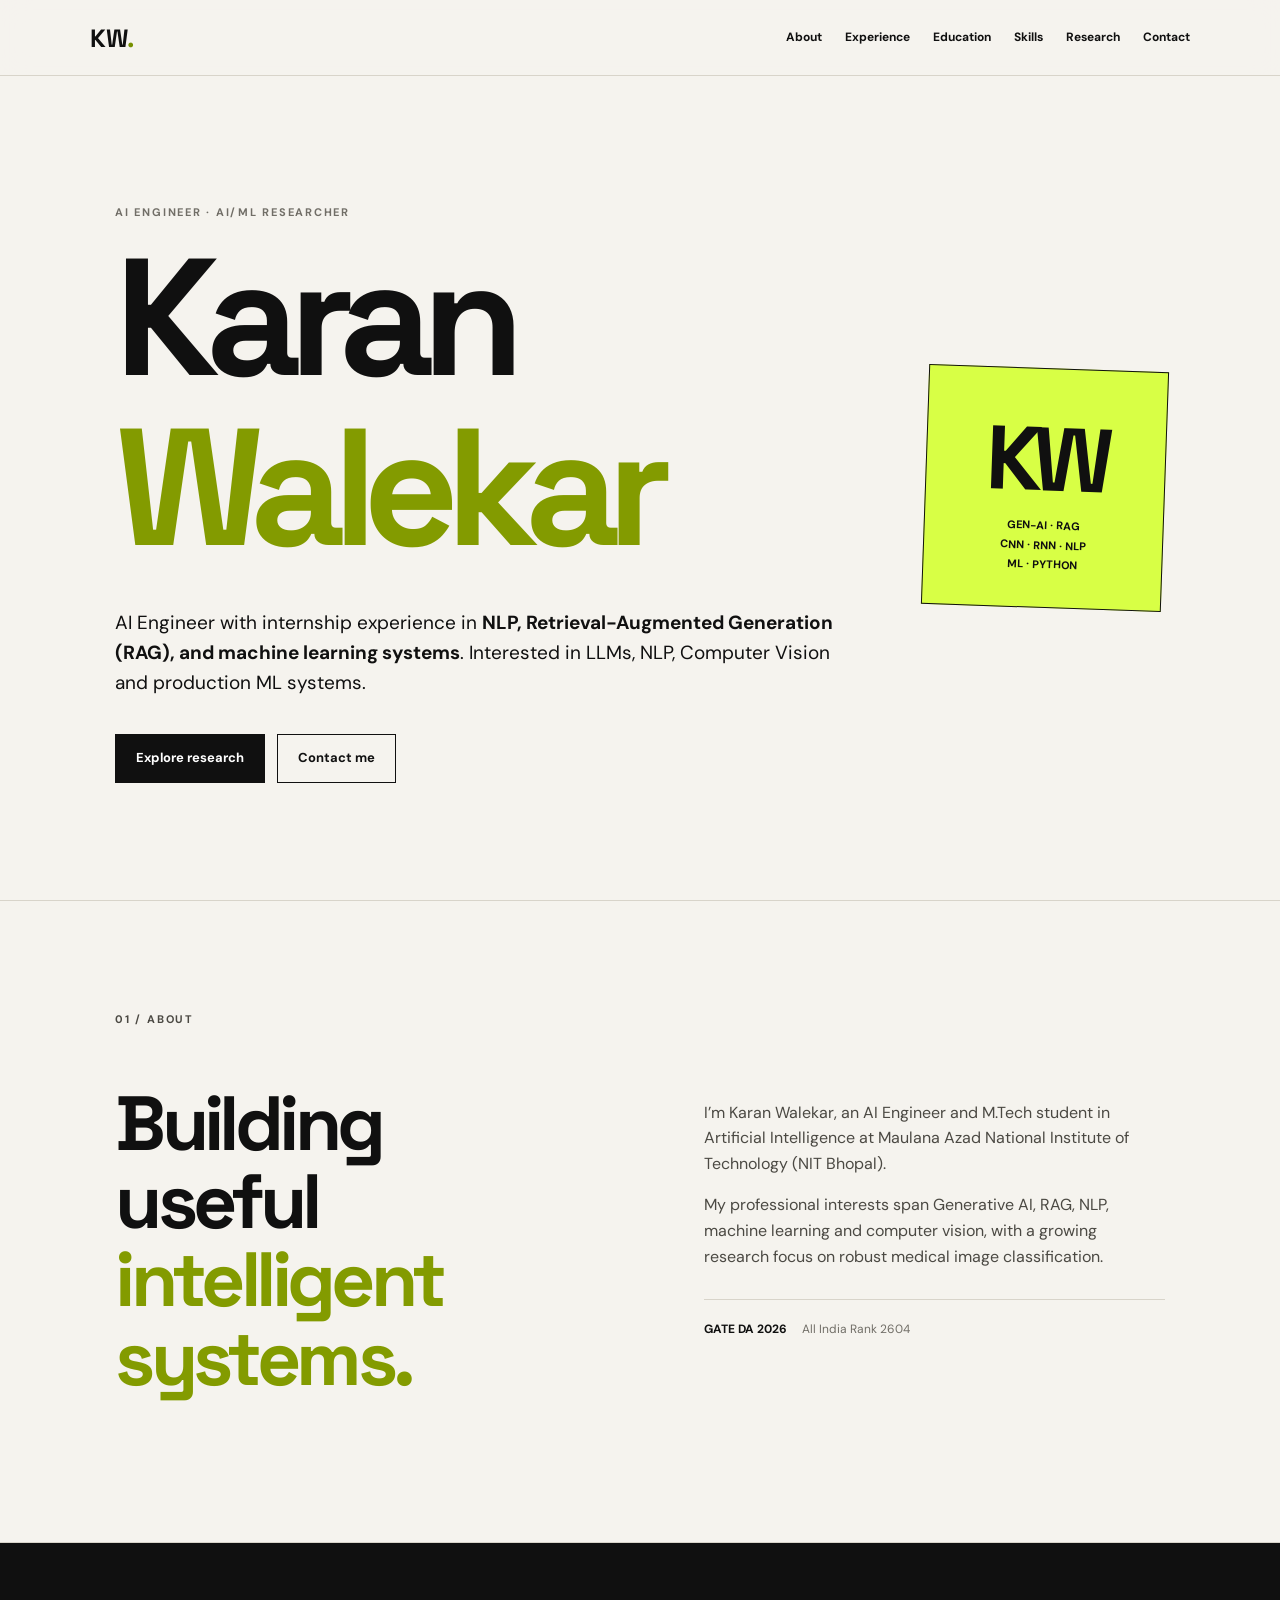
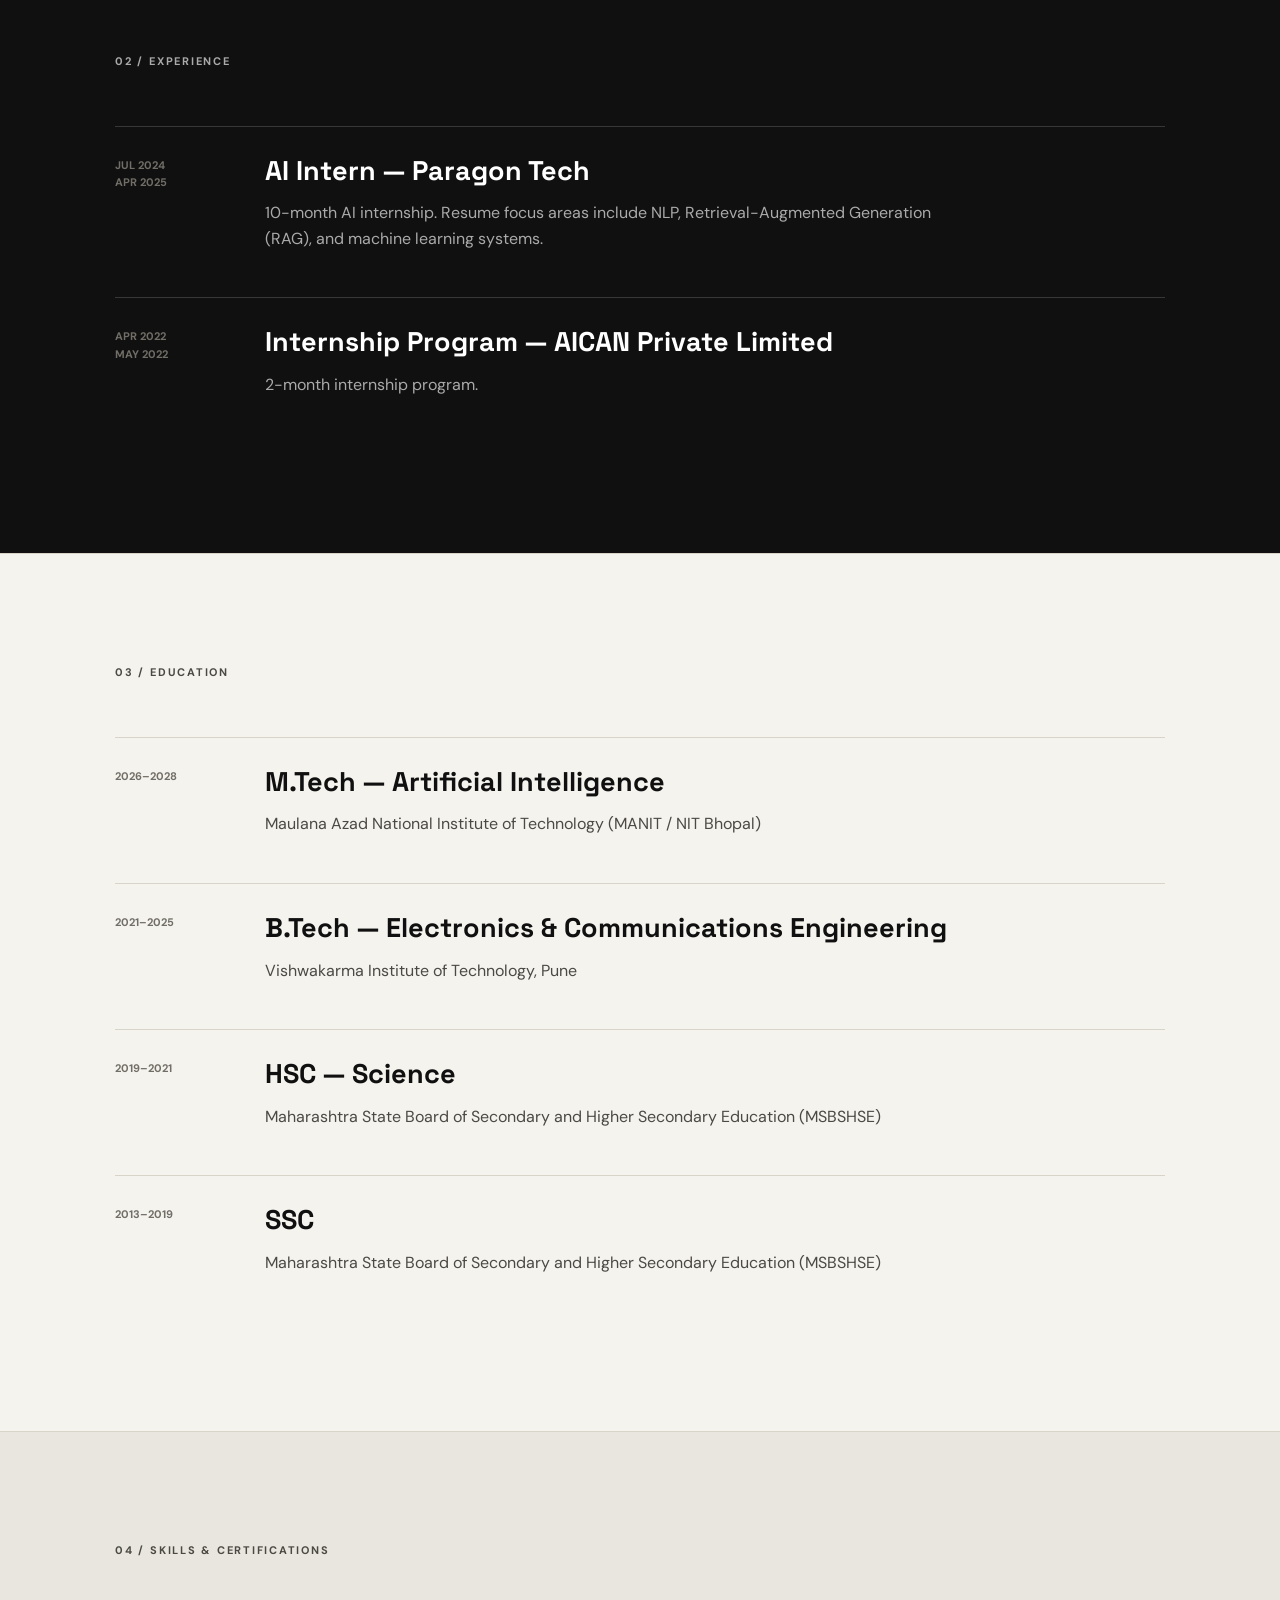
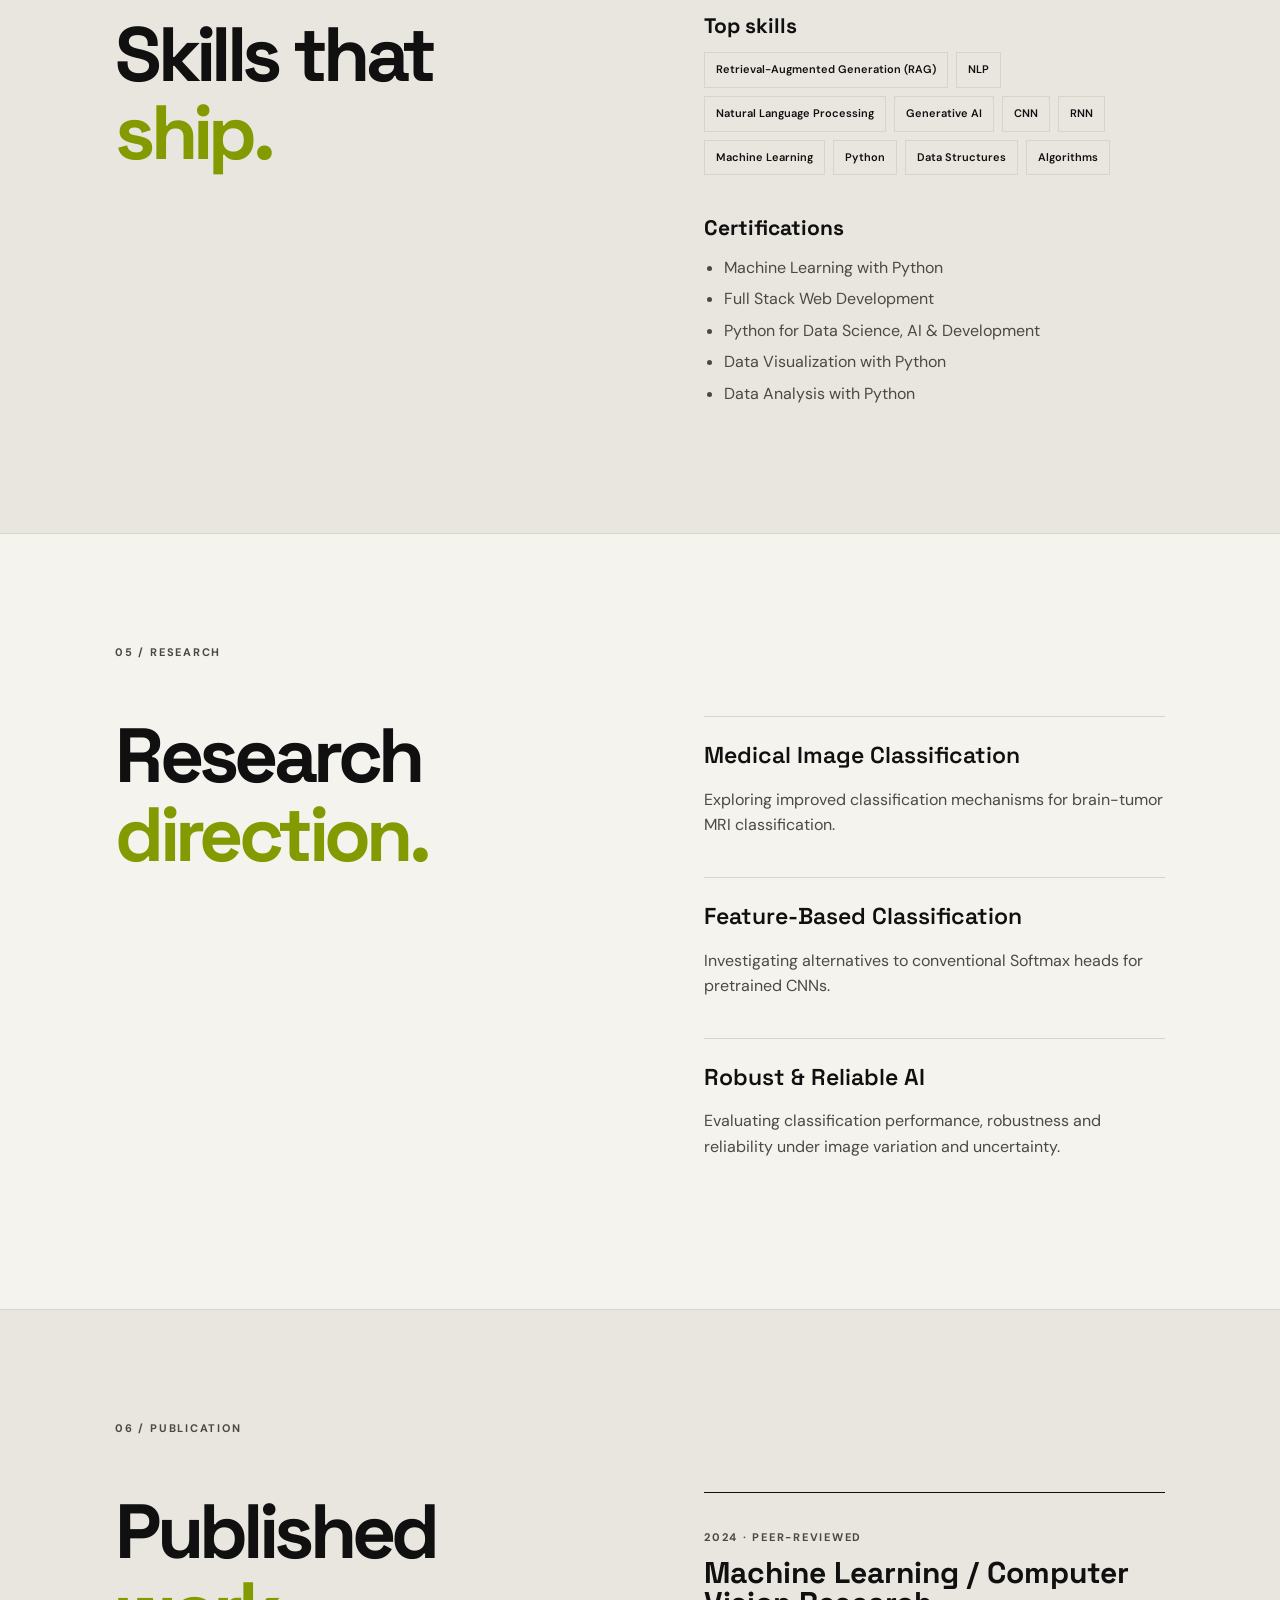
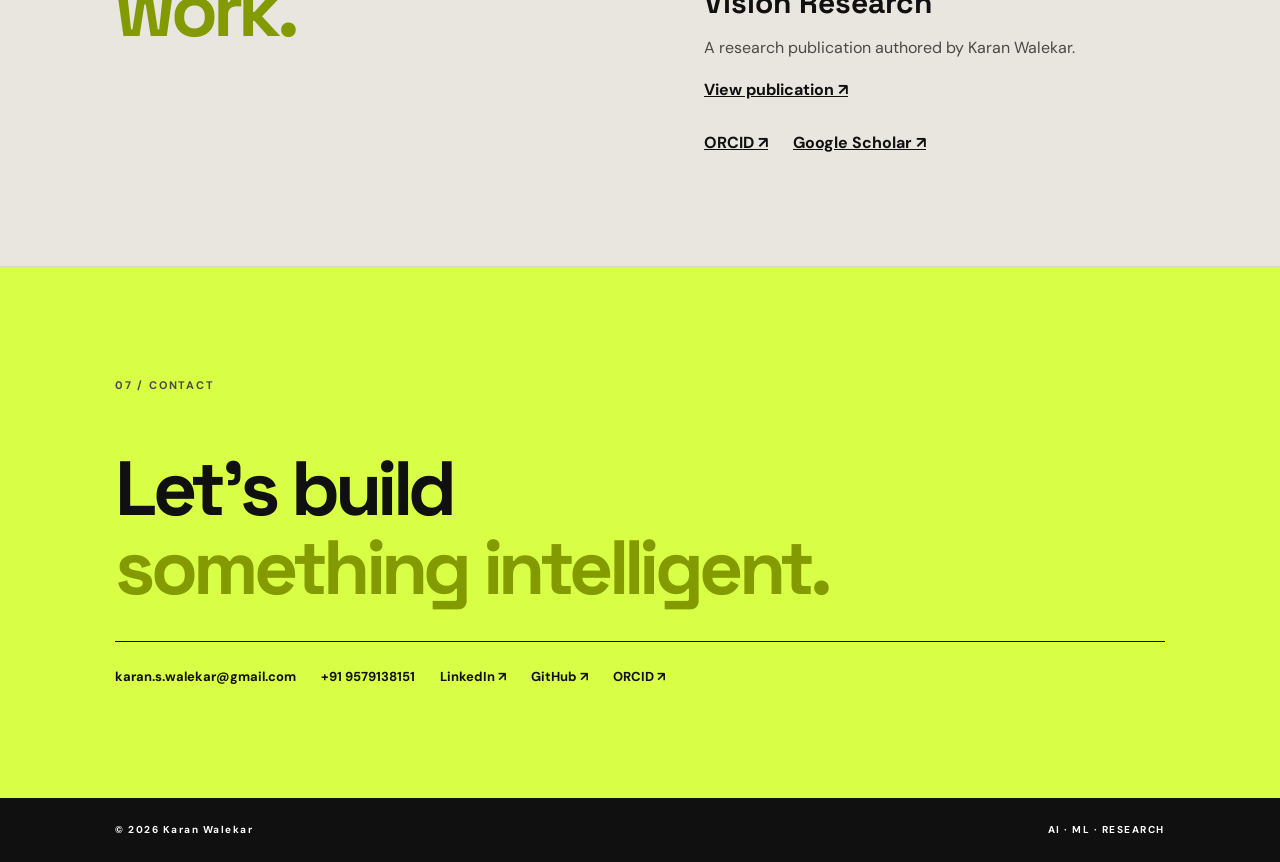
==== commit 12938caf: "removed ssc" ====
--- a/index.html
+++ b/index.html
@@ -40,7 +40,7 @@
 
 <section id="education" class="section"><p class="label">03 / EDUCATION</p><div class="timeline light">
 <div><span>2026–2028</span><article><h3>M.Tech — Artificial Intelligence</h3><p>Maulana Azad National Institute of Technology (MANIT / NIT Bhopal)</p></article></div>
-<div><span>2021–2025</span><article><h3>B.Tech — Electronics & Communications Engineering</h3><p>Vishwakarma Institute of Technology</p></article></div>
+<div><span>2021–2025</span><article><h3>B.Tech — Electronics & Communications Engineering</h3><p>Vishwakarma Institute of Technology, Pune</p></article></div>
 <div><span>2019–2021</span><article><h3>HSC — Science</h3><p>Maharashtra State Board of Secondary and Higher Secondary Education (MSBSHSE)</p></article></div>
 <div><span>2013–2019</span><article><h3>SSC</h3><p>Maharashtra State Board of Secondary and Higher Secondary Education (MSBSHSE)</p></article></div>
 </div></section>
--- a/style.css
+++ b/style.css
@@ -1,2 +1,11 @@
 @import url('https://fonts.googleapis.com/css2?family=DM+Sans:wght@400;500;600;700&family=Space+Grotesk:wght@400;500;600;700&display=swap');
 :root{--bg:#f5f3ee;--ink:#101010;--muted:#716e67;--line:#d8d4ca;--lime:#d8ff45}*{box-sizing:border-box}html{scroll-behavior:smooth}body{margin:0;background:var(--bg);color:var(--ink);font-family:'DM Sans',sans-serif;line-height:1.6}a{color:inherit;text-decoration:none}.nav{height:76px;padding:0 7vw;border-bottom:1px solid var(--line);display:flex;align-items:center;justify-content:space-between;position:sticky;top:0;background:#f5f3eeda;backdrop-filter:blur(14px);z-index:9}.brand{font:700 25px 'Space Grotesk'}.brand span{color:#769000}.nav nav{display:flex;gap:23px;font-size:12px;font-weight:700}.nav nav a:hover{text-decoration:underline}.hero{min-height:calc(100vh - 76px);padding:8vw 9vw;display:grid;grid-template-columns:1.5fr .5fr;gap:7vw;align-items:center}.eyebrow,.label,.meta{font-size:11px;letter-spacing:.16em;font-weight:700;color:var(--muted)}h1,h2,h3{font-family:'Space Grotesk';line-height:1.02}h1{font-size:clamp(80px,13vw,170px);letter-spacing:-.08em;margin:10px 0}h1 em,h2 em{font-style:normal;color:#839b00}h2{font-size:clamp(45px,6vw,82px);letter-spacing:-.06em;margin:0 0 35px}h3{font-size:27px;margin:0 0 10px}.lead{font-size:19px;max-width:720px;margin:35px 0}.actions{display:flex;gap:12px}.button{padding:13px 20px;border:1px solid var(--ink);font-weight:700;font-size:13px}.button.primary{background:var(--ink);color:white}.hero-card{aspect-ratio:1;border:1px solid var(--ink);background:var(--lime);display:flex;align-items:center;justify-content:center;flex-direction:column;transform:rotate(2deg)}.hero-card strong{font:700 90px 'Space Grotesk';letter-spacing:-.1em}.hero-card span{text-align:center;font-size:11px;font-weight:700;line-height:1.8}.section{padding:110px 9vw;border-top:1px solid var(--line)}.label{margin:0 0 55px}.grid2{display:grid;grid-template-columns:1fr 1fr;gap:10vw}.section p{color:#4b4943}.dark{background:var(--ink);color:white}.dark .label,.dark p,.dark span{color:#aaa}.timeline>div{display:grid;grid-template-columns:120px 1fr;gap:30px;padding:30px 0;border-top:1px solid #373737}.timeline>div span{font-size:11px;font-weight:700;color:var(--muted)}.timeline article p{max-width:680px}.light>div{border-color:var(--line)}.light>div span{color:var(--muted)}.alt{background:#e9e6df}.tags{display:flex;flex-wrap:wrap;gap:8px}.tags span{border:1px solid var(--line);padding:8px 11px;font-size:11px;font-weight:600}.smallhead{font-size:21px;margin:0 0 16px}.smallhead:not(:first-child){margin-top:42px}ul{padding-left:20px;color:#4b4943}li{margin:6px 0}.highlight{display:flex;gap:15px;align-items:center;border-top:1px solid var(--line);padding-top:20px;margin-top:30px}.highlight b{font-size:12px}.highlight span{font-size:12px;color:var(--muted)}.research{border-top:1px solid var(--line);padding:23px 0}.research b{font:600 23px 'Space Grotesk'}.publication{border-top:1px solid var(--ink);padding-top:25px}.publication h3{font-size:30px}.publication a{text-decoration:underline;font-weight:700}.links{display:flex;gap:25px;margin-top:28px}.contact{background:var(--lime)}.contact h2{max-width:800px}.contact-row{display:flex;flex-wrap:wrap;gap:25px;border-top:1px solid var(--ink);padding-top:25px;font-weight:700;font-size:13px}.contact-row a:hover{text-decoration:underline}footer{padding:24px 9vw;background:var(--ink);color:white;display:flex;justify-content:space-between;font-size:10px;letter-spacing:.15em;font-weight:700}@media(max-width:850px){.nav nav{display:none}.hero{grid-template-columns:1fr;padding-top:15vw}.hero-card{max-width:280px;margin:20px auto}.grid2{grid-template-columns:1fr;gap:35px}.section{padding:75px 7vw}.timeline>div{grid-template-columns:75px 1fr}h1{font-size:22vw}.lead{font-size:17px}footer{padding:20px 7vw;gap:20px;flex-direction:column}}
+/* GitHub Pages deployment refresh */
+html {
+    overflow-x: hidden;
+}
+
+body {
+    width: 100%;
+    min-width: 0;
+}
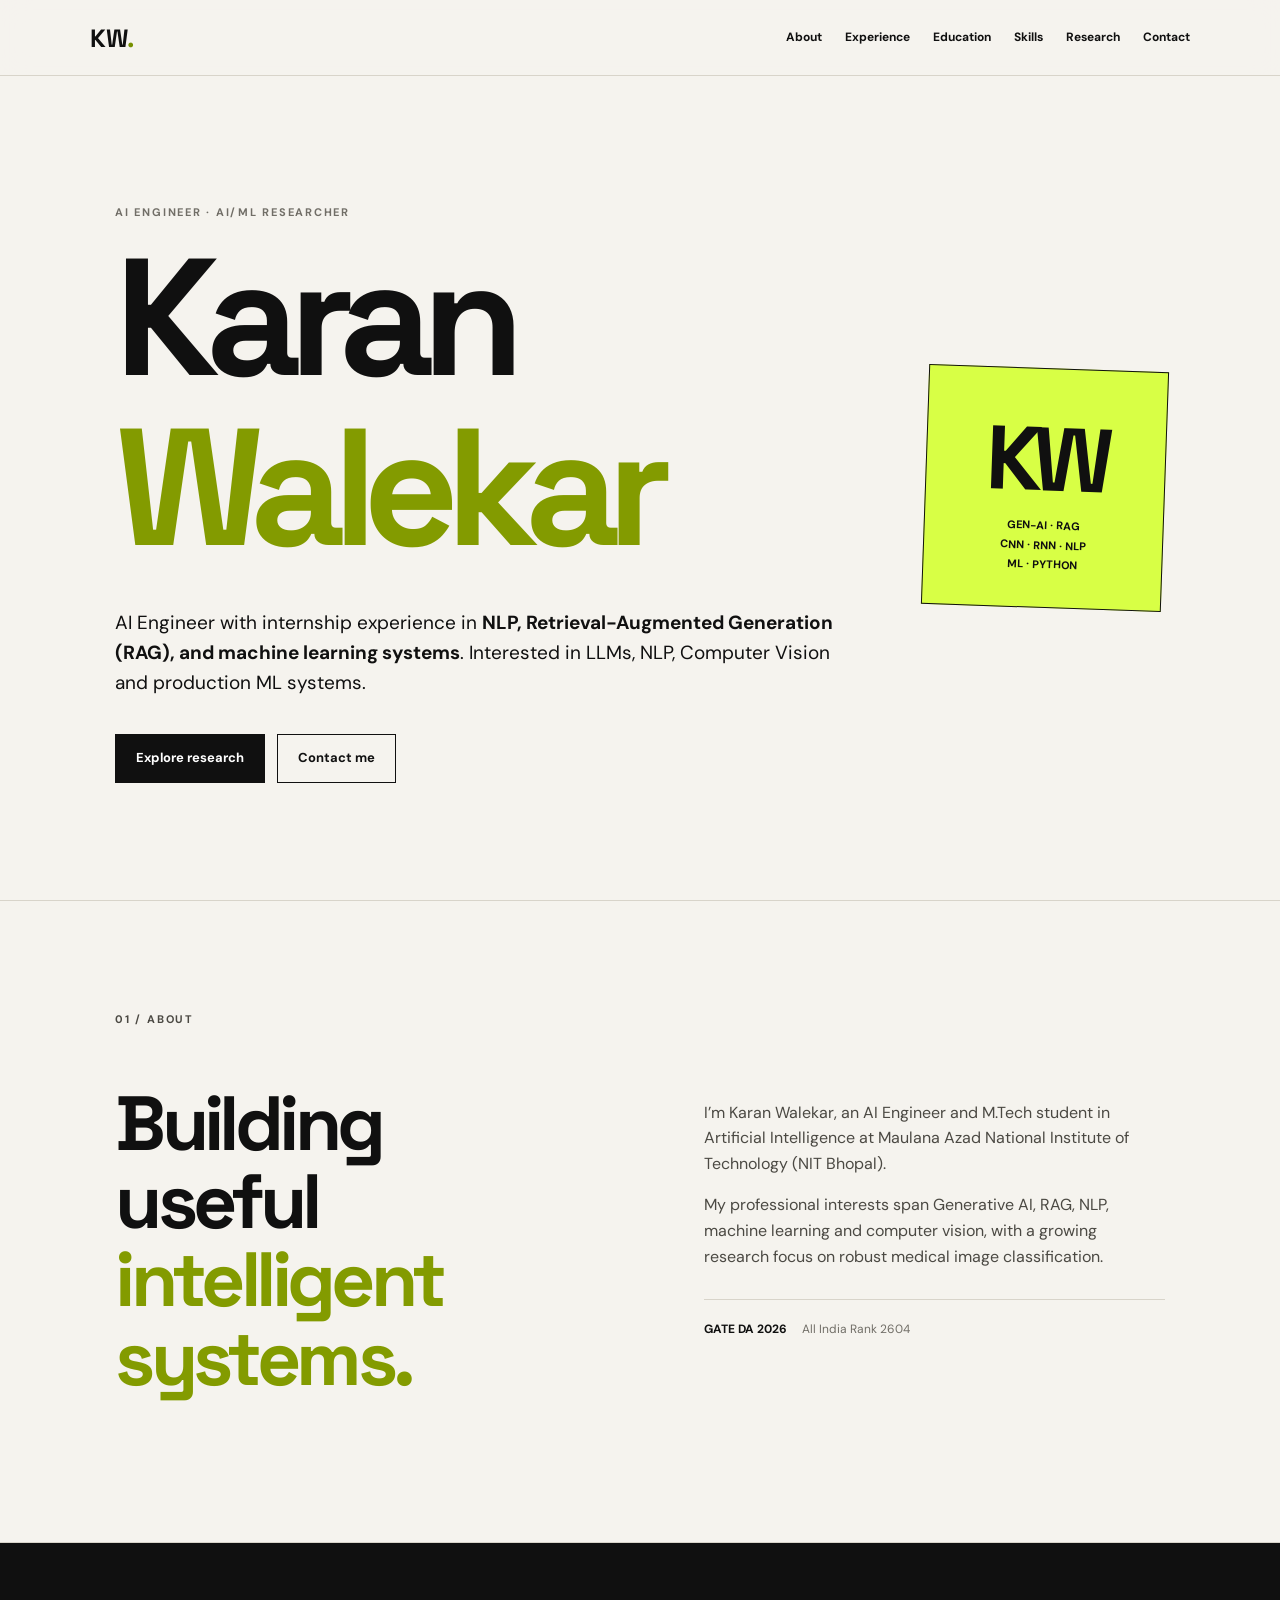
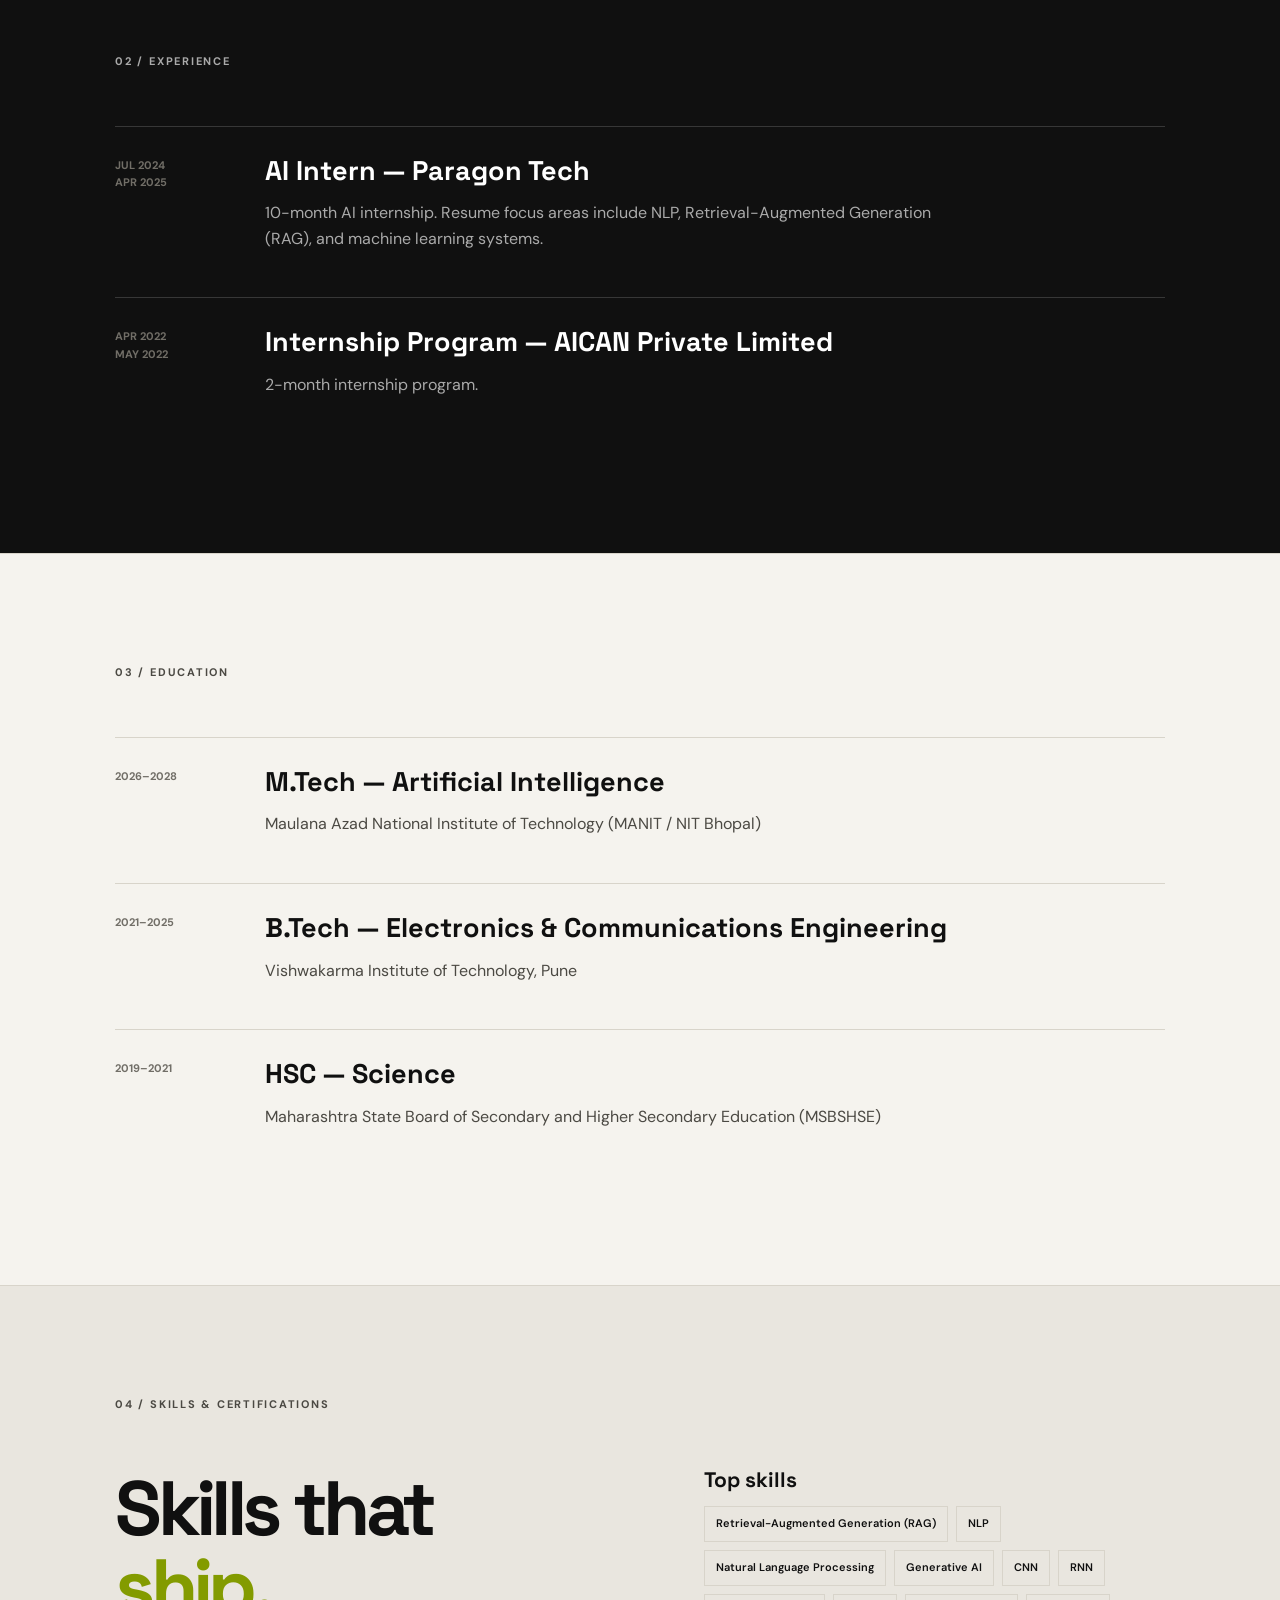
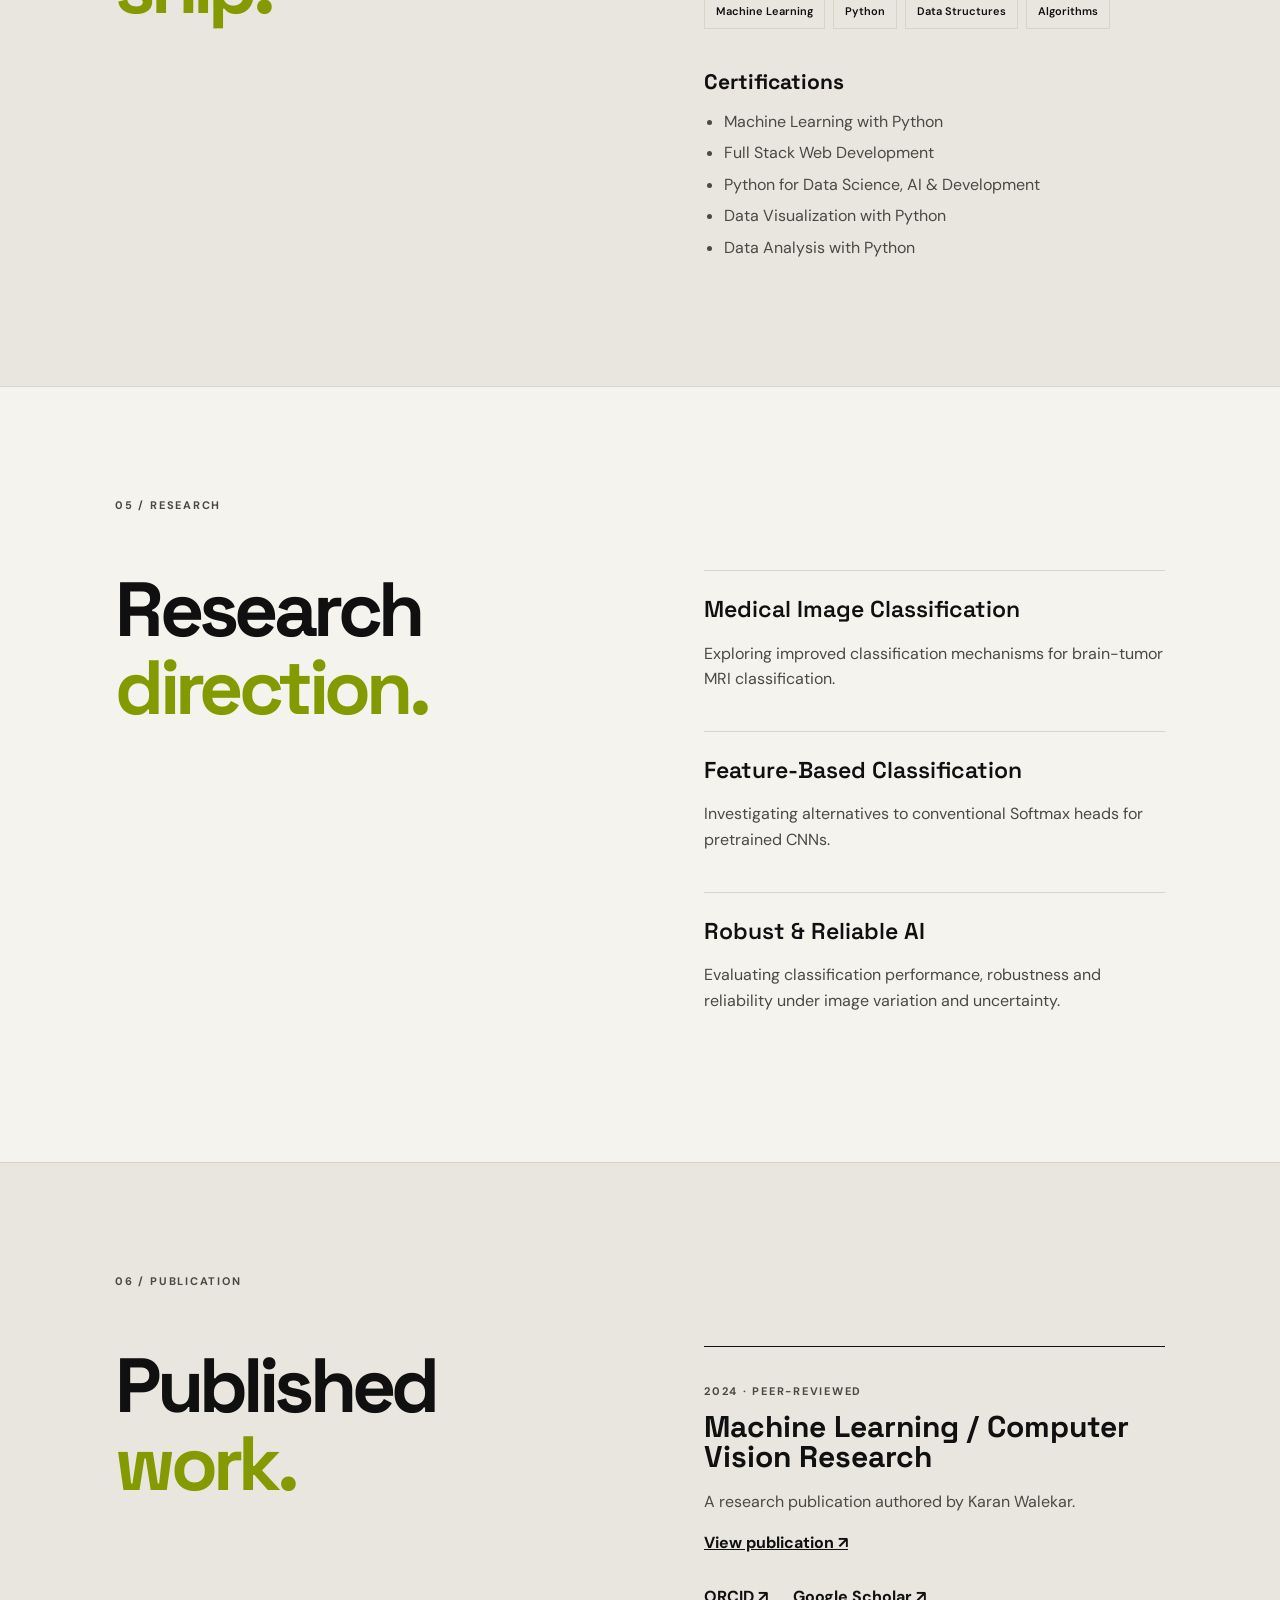
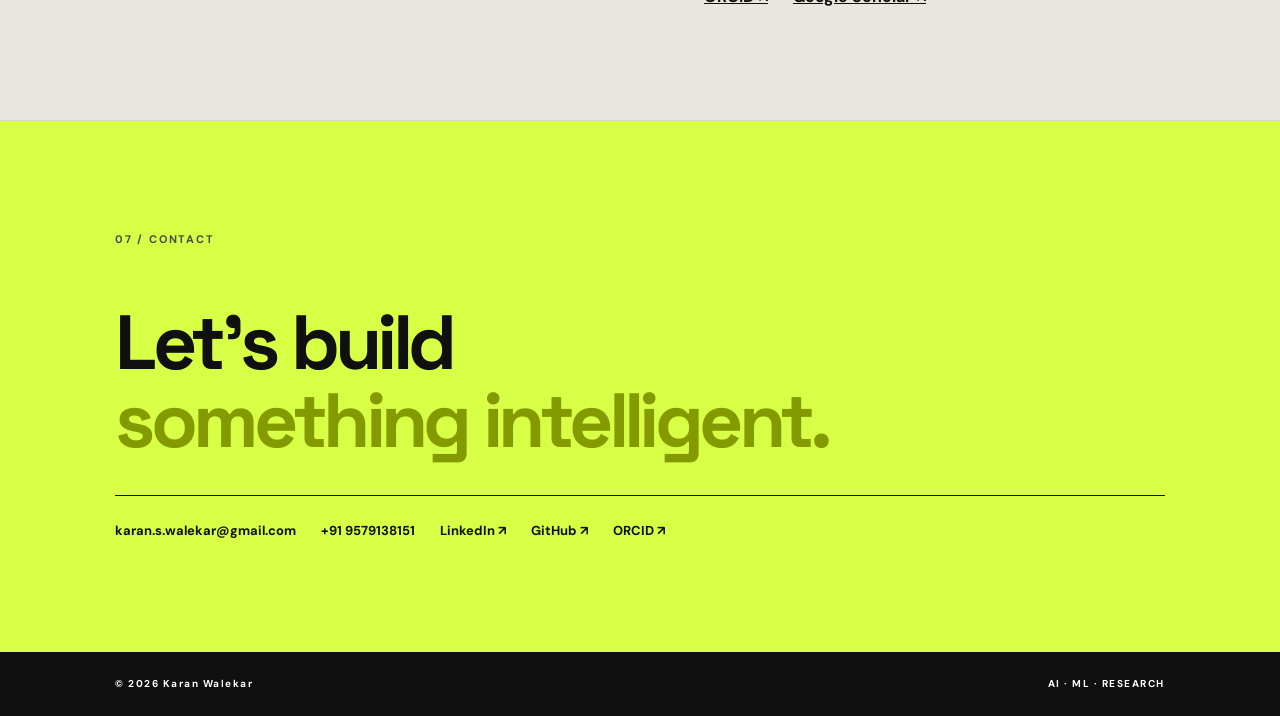
==== commit e192c6cb: "pune added" ====
--- a/index.html
+++ b/index.html
@@ -42,7 +42,6 @@
 <div><span>2026–2028</span><article><h3>M.Tech — Artificial Intelligence</h3><p>Maulana Azad National Institute of Technology (MANIT / NIT Bhopal)</p></article></div>
 <div><span>2021–2025</span><article><h3>B.Tech — Electronics & Communications Engineering</h3><p>Vishwakarma Institute of Technology, Pune</p></article></div>
 <div><span>2019–2021</span><article><h3>HSC — Science</h3><p>Maharashtra State Board of Secondary and Higher Secondary Education (MSBSHSE)</p></article></div>
-<div><span>2013–2019</span><article><h3>SSC</h3><p>Maharashtra State Board of Secondary and Higher Secondary Education (MSBSHSE)</p></article></div>
 </div></section>
 
 <section id="skills" class="section alt"><p class="label">04 / SKILLS & CERTIFICATIONS</p><div class="grid2"><h2>Skills that<br><em>ship.</em></h2><div>
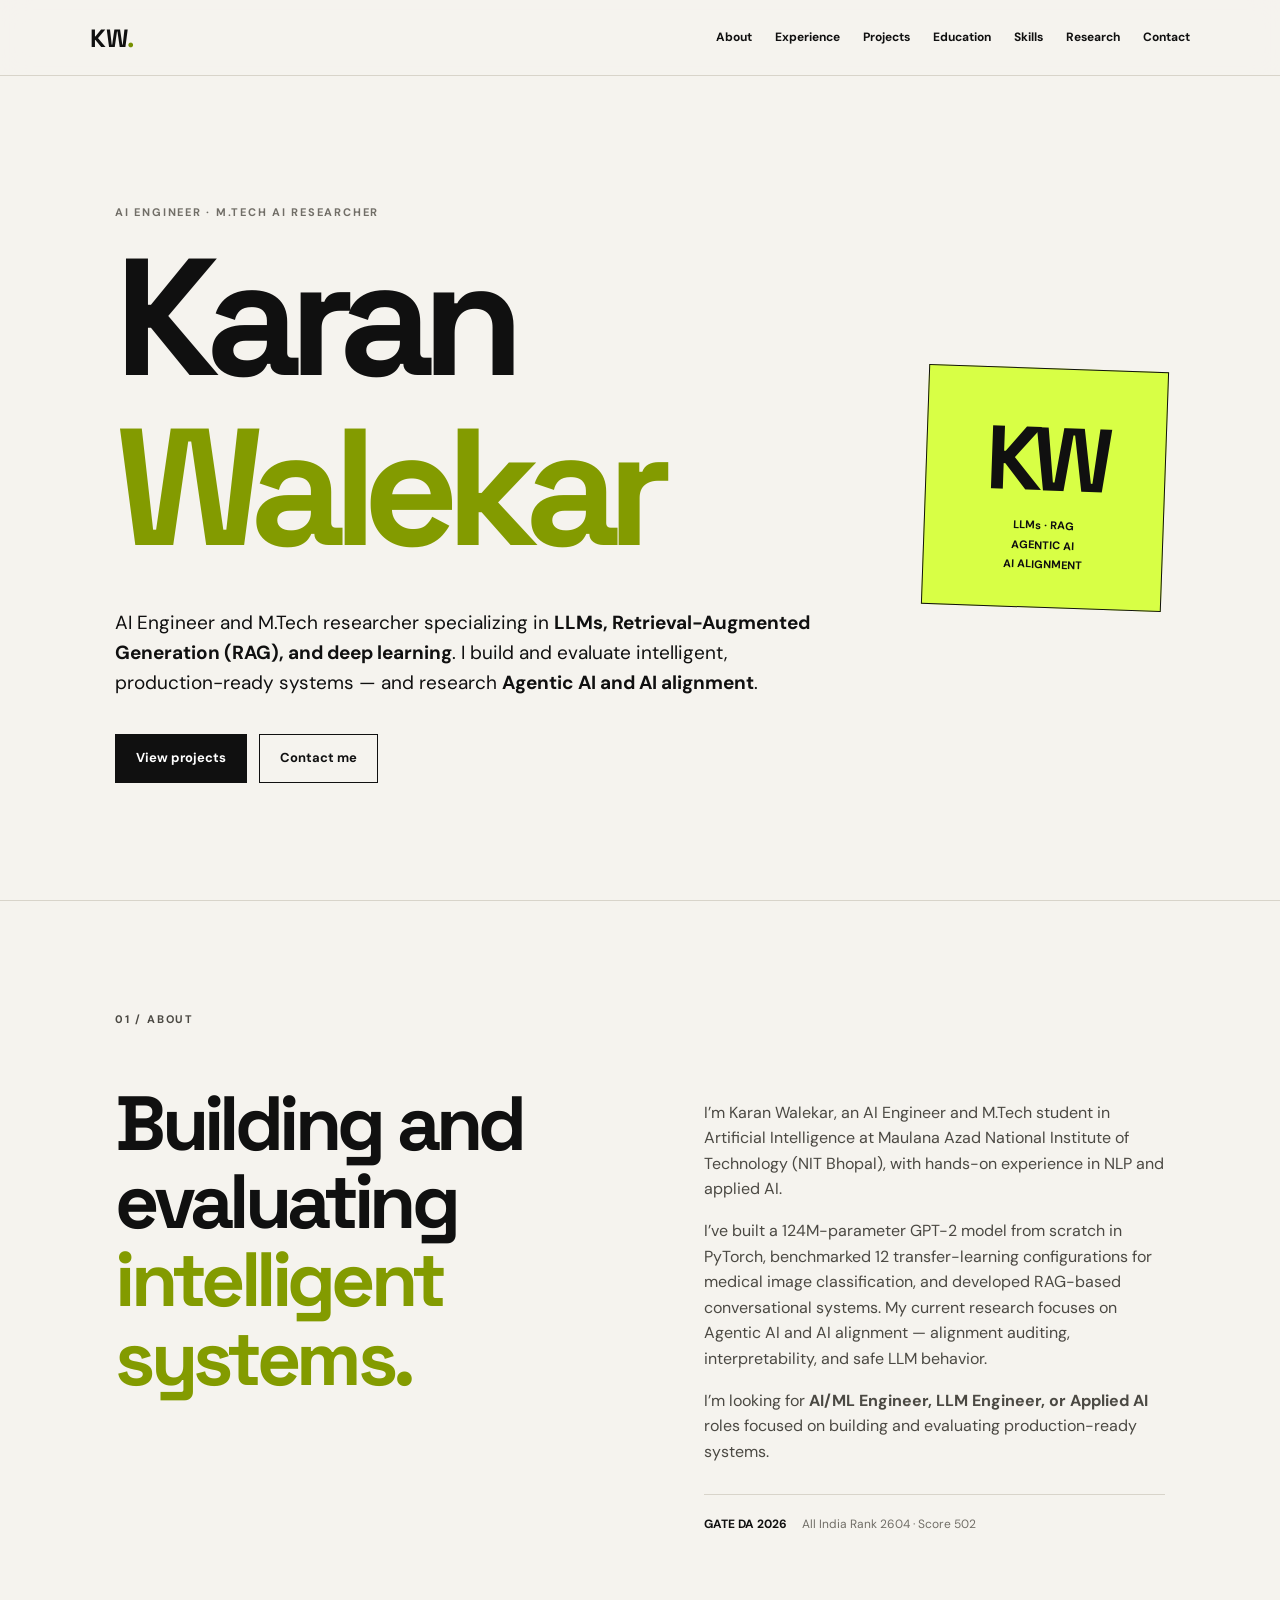
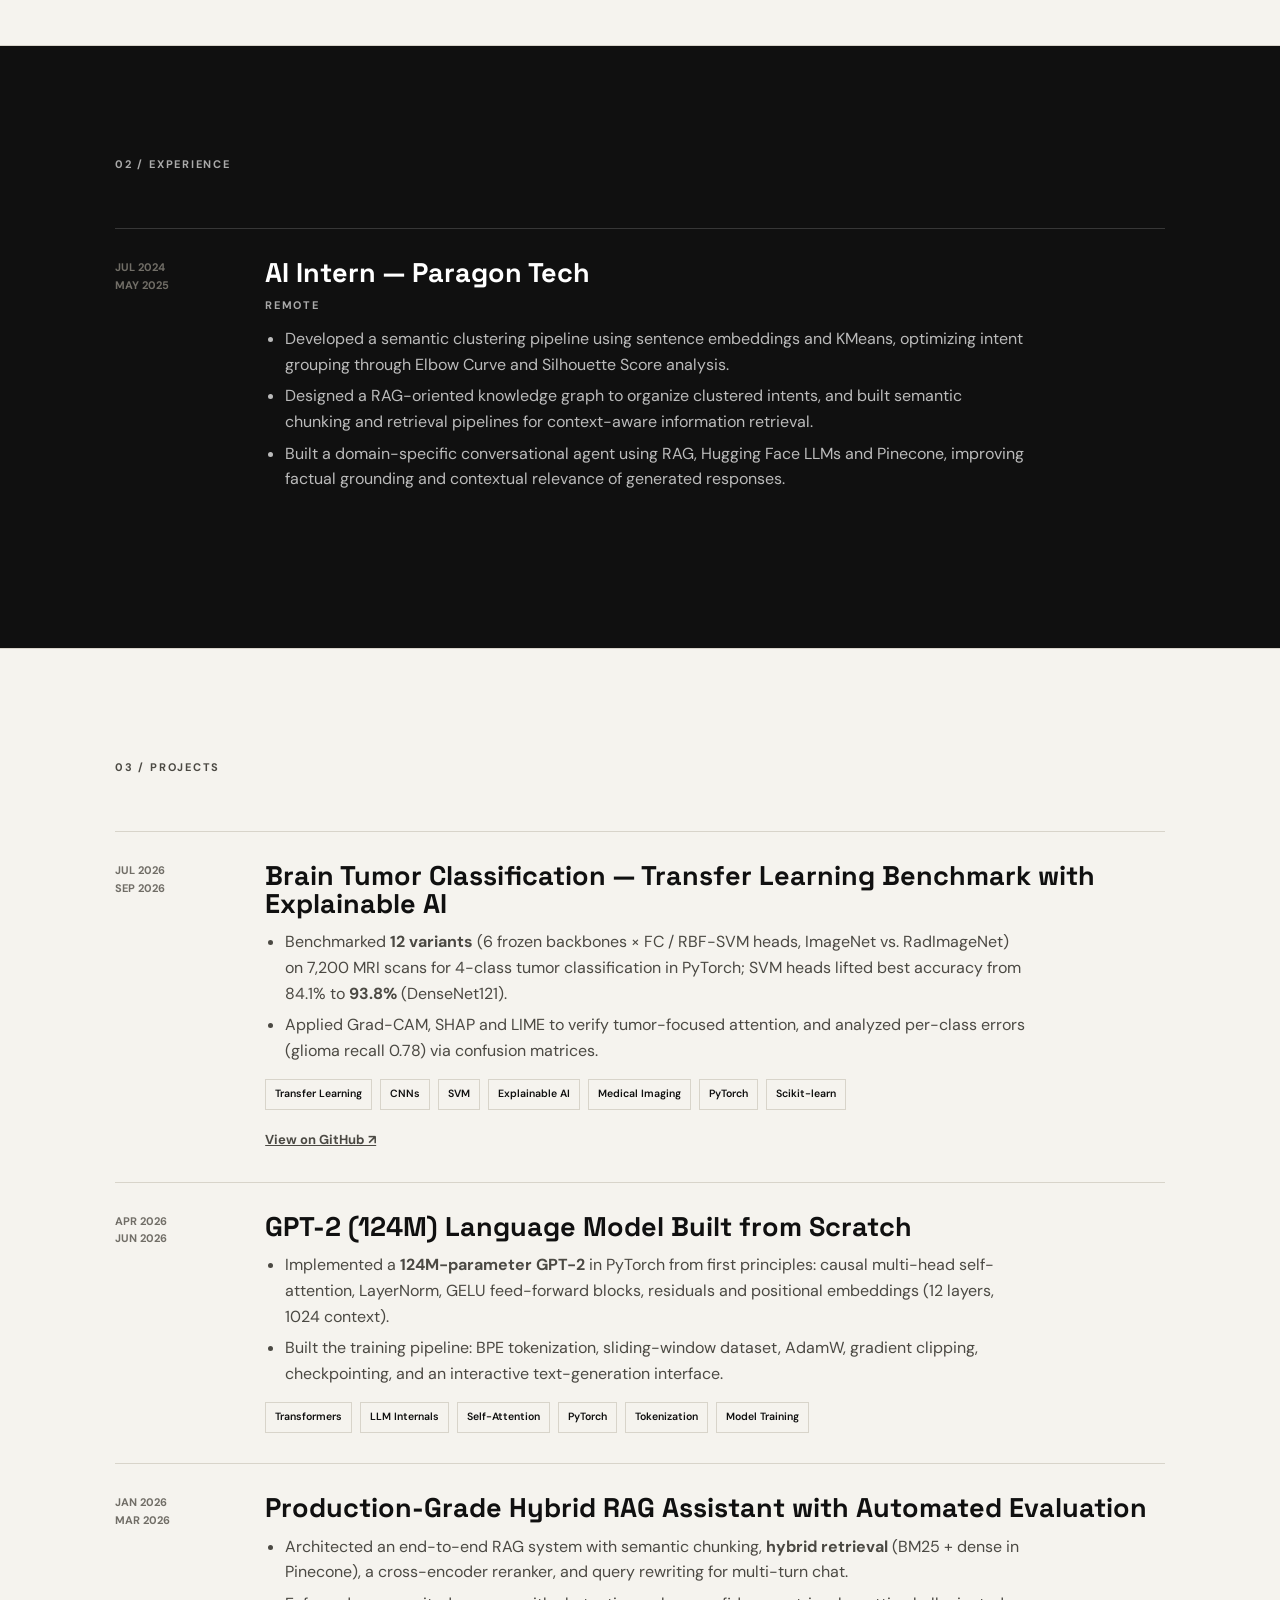
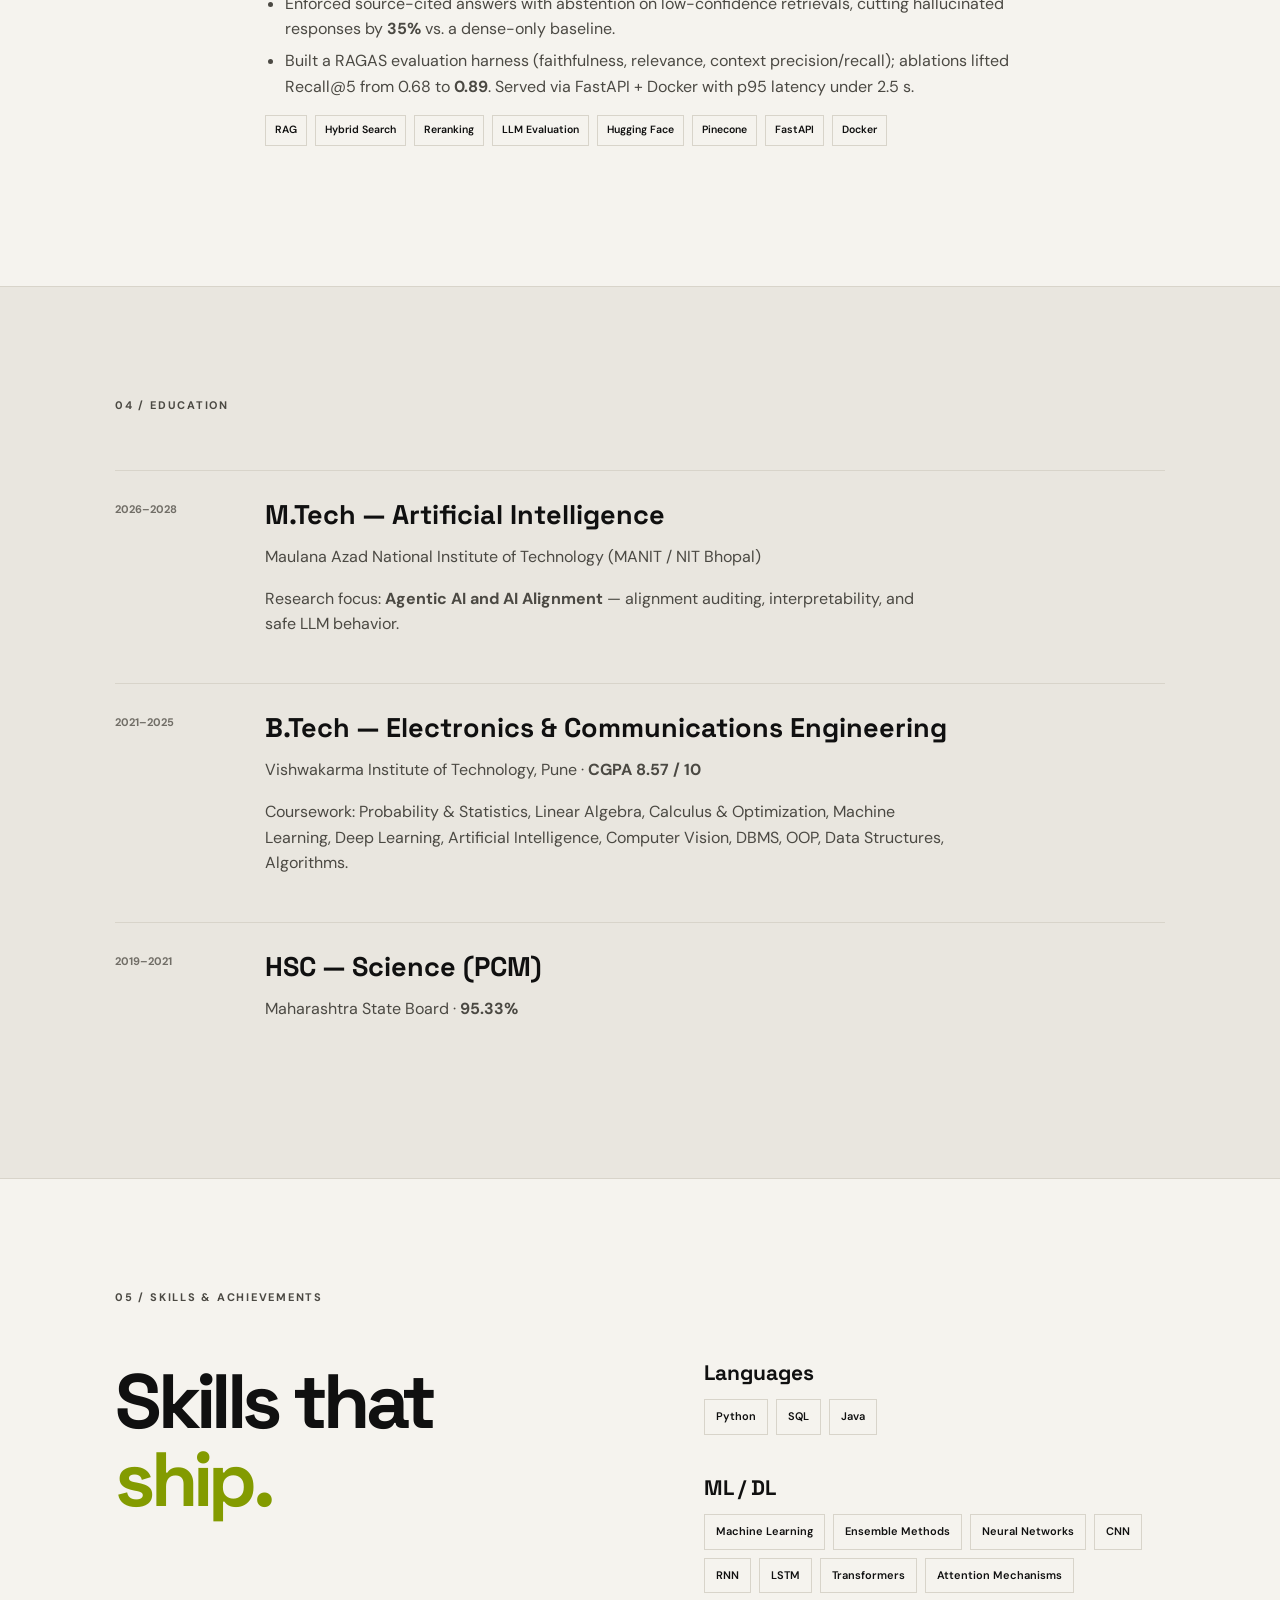
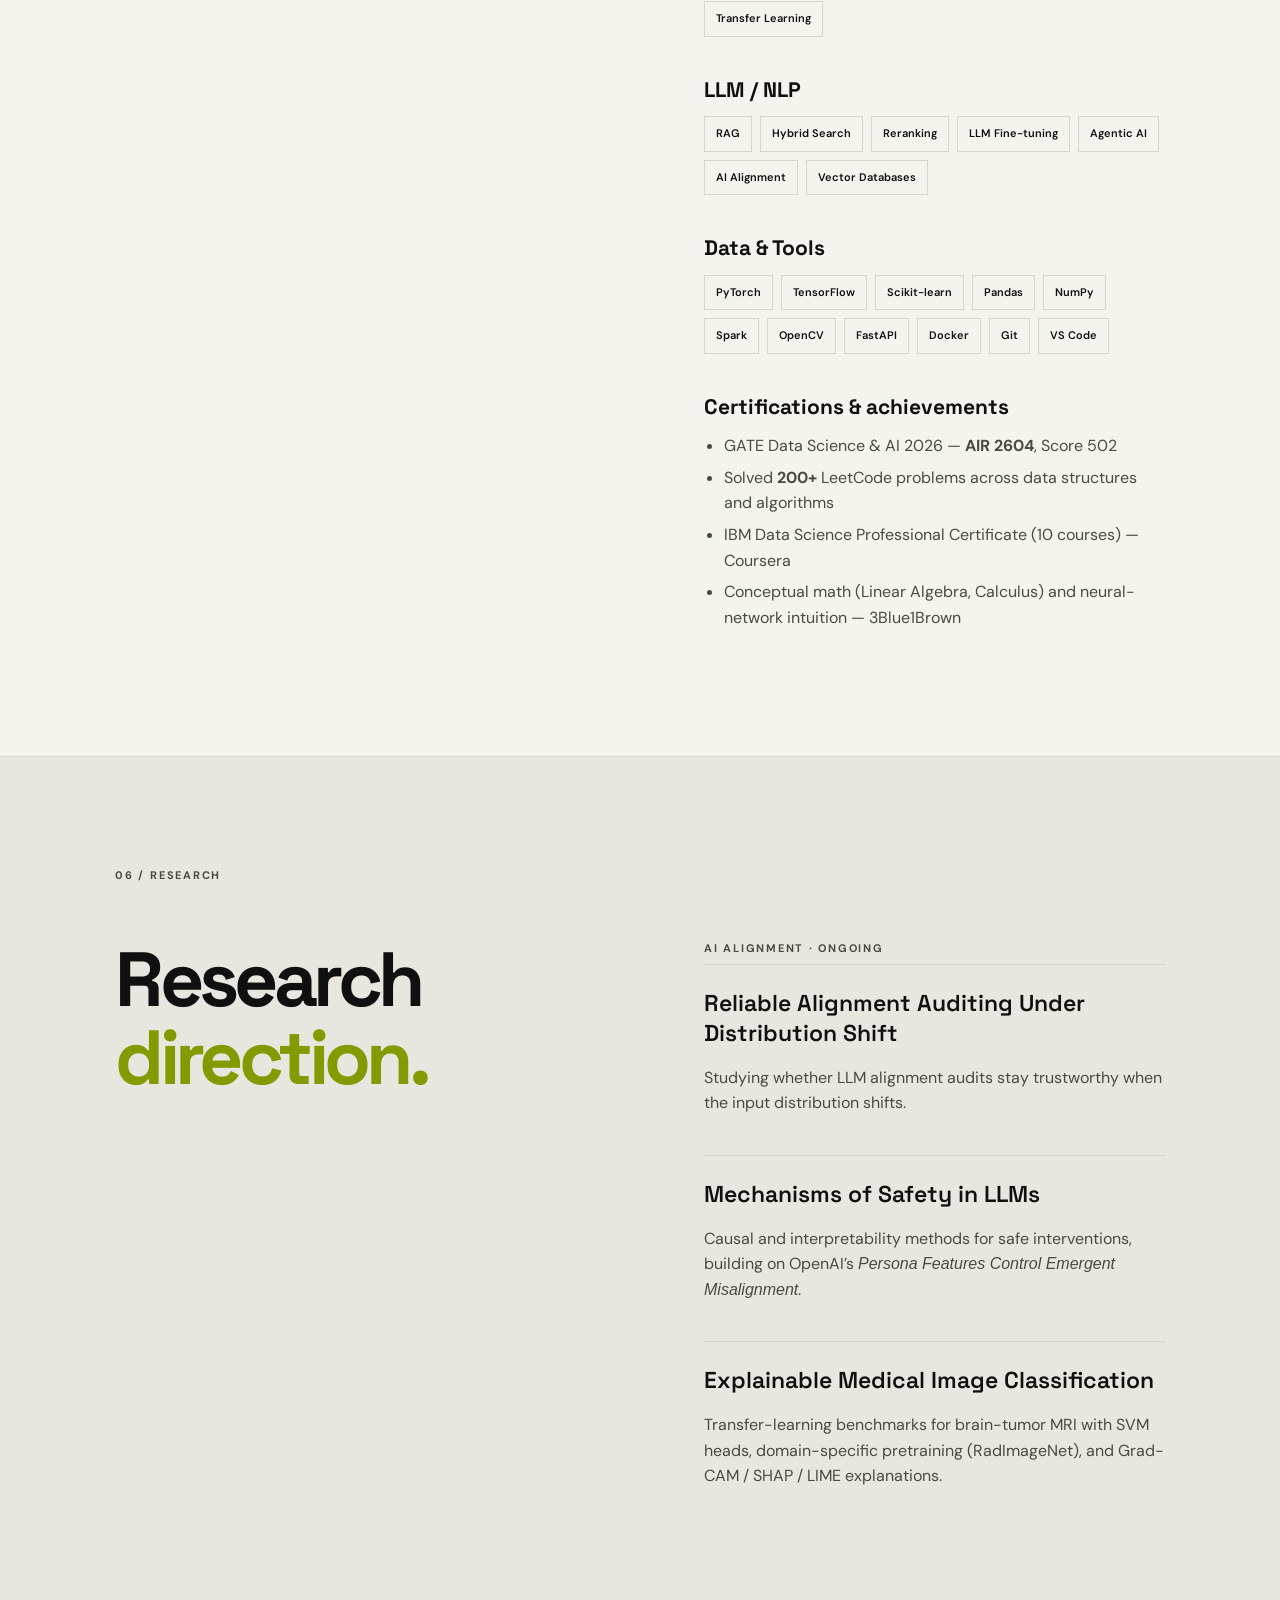
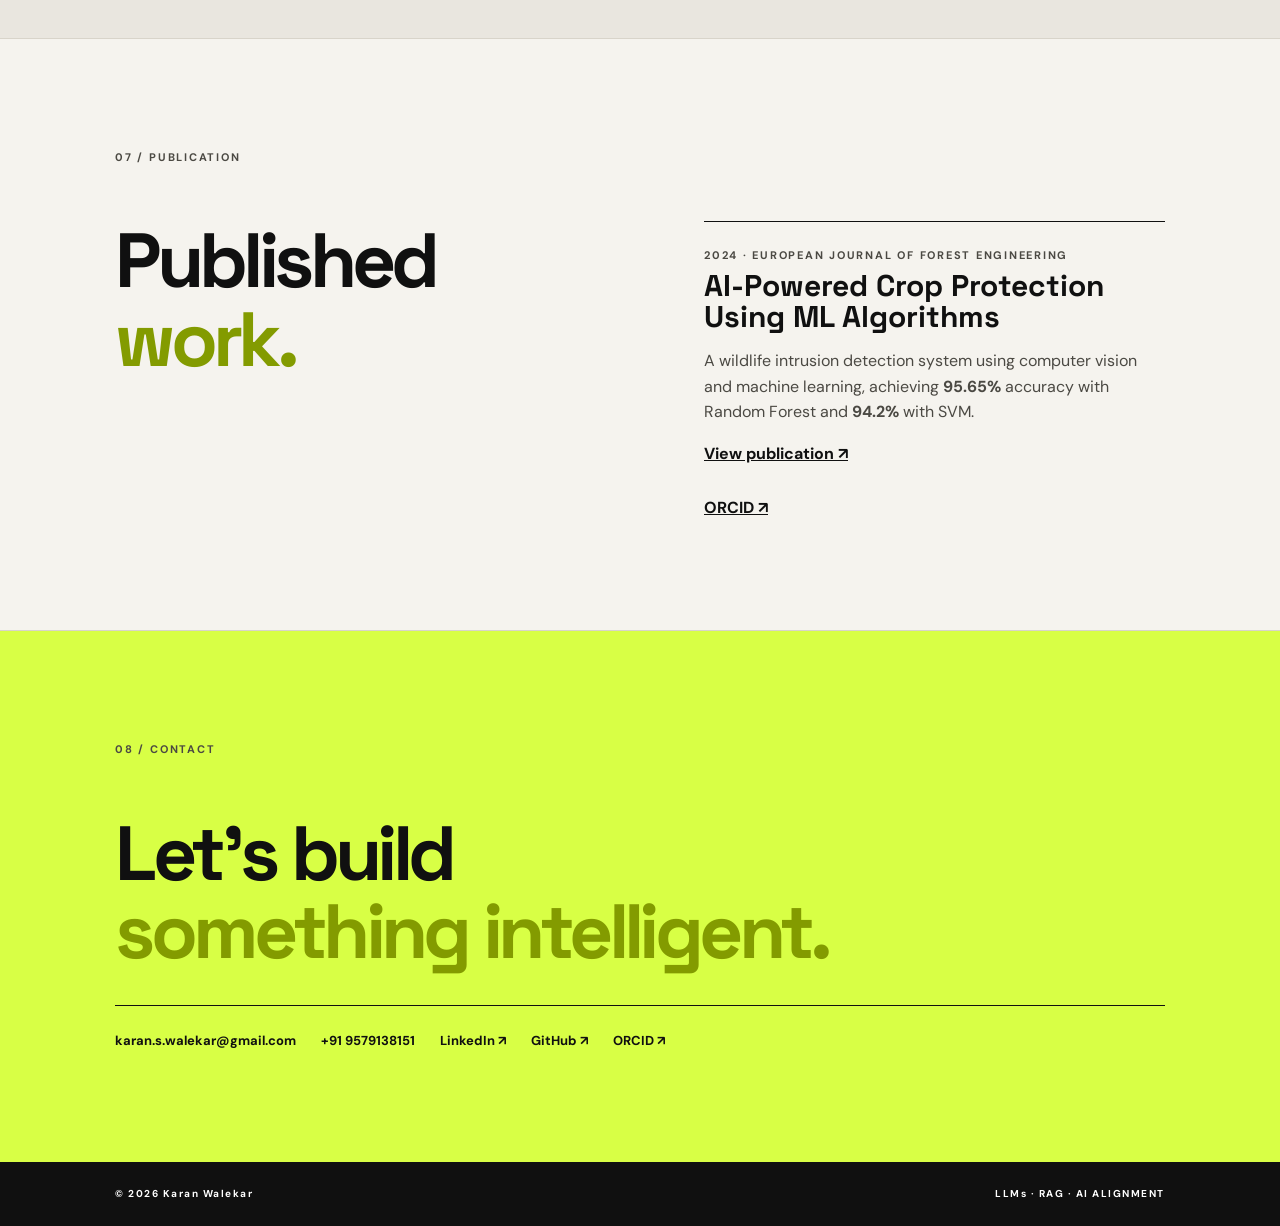
==== commit e7571ece: "Update site content from October 2026 resume - Refresh hero, about and meta tags around LLMs, RAG, A" ====
--- a/index.html
+++ b/index.html
@@ -2,65 +2,99 @@
 <html lang="en">
 <head>
 <meta charset="utf-8"><meta name="viewport" content="width=device-width,initial-scale=1">
-<title>Karan Walekar | AI Engineer & AI/ML Researcher</title>
-<meta name="description" content="Karan Walekar — AI Engineer and AI/ML researcher focused on Generative AI, RAG, NLP, machine learning and computer vision.">
+<title>Karan Walekar | AI Engineer & M.Tech AI Researcher</title>
+<meta name="description" content="Karan Walekar — AI Engineer and M.Tech researcher specializing in LLMs, Retrieval-Augmented Generation (RAG), deep learning, Agentic AI and AI alignment.">
 <meta name="author" content="Karan Walekar">
 <link rel="canonical" href="https://karanwalekar.com/">
-<meta property="og:title" content="Karan Walekar | AI Engineer & AI/ML Researcher">
-<meta property="og:description" content="Portfolio, research, experience, education and certifications of Karan Walekar.">
+<meta property="og:title" content="Karan Walekar | AI Engineer & M.Tech AI Researcher">
+<meta property="og:description" content="Projects, research, experience, education and achievements of Karan Walekar — LLMs, RAG, deep learning and AI alignment.">
 <meta property="og:type" content="website">
 <script type="application/ld+json">
-{"@context":"https://schema.org","@type":"Person","name":"Karan Walekar","url":"https://karanwalekar.com/","jobTitle":"AI Engineer & AI/ML Researcher","email":"mailto:karan.s.walekar@gmail.com","sameAs":["https://in.linkedin.com/in/karanwalekar","https://orcid.org/0009-0006-5763-7653"],"knowsAbout":["Generative AI","Retrieval-Augmented Generation","Natural Language Processing","Machine Learning","Computer Vision","Python","Deep Learning"]}
+{"@context":"https://schema.org","@type":"Person","name":"Karan Walekar","url":"https://karanwalekar.com/","jobTitle":"AI Engineer & M.Tech AI Researcher","email":"mailto:karan.s.walekar@gmail.com","alumniOf":["Vishwakarma Institute of Technology, Pune","Maulana Azad National Institute of Technology, Bhopal"],"sameAs":["https://in.linkedin.com/in/karanwalekar","https://github.com/walekarkaran","https://orcid.org/0009-0006-5763-7653"],"knowsAbout":["Large Language Models","Retrieval-Augmented Generation","Agentic AI","AI Alignment","Deep Learning","Natural Language Processing","Transformers","Transfer Learning","Explainable AI","PyTorch","Python"]}
 </script>
 <link rel="stylesheet" href="style.css">
 </head>
 <body>
 <header class="nav"><a class="brand" href="#home">KW<span>.</span></a><nav>
-<a href="#about">About</a><a href="#experience">Experience</a><a href="#education">Education</a><a href="#skills">Skills</a><a href="#research">Research</a><a href="#contact">Contact</a>
+<a href="#about">About</a><a href="#experience">Experience</a><a href="#projects">Projects</a><a href="#education">Education</a><a href="#skills">Skills</a><a href="#research">Research</a><a href="#contact">Contact</a>
 </nav></header>
 
 <main>
 <section id="home" class="hero"><div>
-<p class="eyebrow">AI ENGINEER · AI/ML RESEARCHER</p>
+<p class="eyebrow">AI ENGINEER · M.TECH AI RESEARCHER</p>
 <h1>Karan<br><em>Walekar</em></h1>
-<p class="lead">AI Engineer with internship experience in <b>NLP, Retrieval-Augmented Generation (RAG), and machine learning systems</b>. Interested in LLMs, NLP, Computer Vision and production ML systems.</p>
-<div class="actions"><a class="button primary" href="#research">Explore research</a><a class="button" href="#contact">Contact me</a></div>
-</div><div class="hero-card"><strong>KW</strong><span>GEN-AI · RAG<br>CNN · RNN · NLP<br>ML · PYTHON</span></div></section>
+<p class="lead">AI Engineer and M.Tech researcher specializing in <b>LLMs, Retrieval-Augmented Generation (RAG), and deep learning</b>. I build and evaluate intelligent, production-ready systems — and research <b>Agentic AI and AI alignment</b>.</p>
+<div class="actions"><a class="button primary" href="#projects">View projects</a><a class="button" href="#contact">Contact me</a></div>
+</div><div class="hero-card"><strong>KW</strong><span>LLMs · RAG<br>AGENTIC AI<br>AI ALIGNMENT</span></div></section>
 
-<section id="about" class="section"><p class="label">01 / ABOUT</p><div class="grid2"><h2>Building useful<br><em>intelligent systems.</em></h2><div>
-<p>I’m Karan Walekar, an AI Engineer and M.Tech student in Artificial Intelligence at Maulana Azad National Institute of Technology (NIT Bhopal).</p>
-<p>My professional interests span Generative AI, RAG, NLP, machine learning and computer vision, with a growing research focus on robust medical image classification.</p>
-<div class="highlight"><b>GATE DA 2026</b><span>All India Rank 2604</span></div>
+<section id="about" class="section"><p class="label">01 / ABOUT</p><div class="grid2"><h2>Building and evaluating<br><em>intelligent systems.</em></h2><div>
+<p>I’m Karan Walekar, an AI Engineer and M.Tech student in Artificial Intelligence at Maulana Azad National Institute of Technology (NIT Bhopal), with hands-on experience in NLP and applied AI.</p>
+<p>I’ve built a 124M-parameter GPT-2 model from scratch in PyTorch, benchmarked 12 transfer-learning configurations for medical image classification, and developed RAG-based conversational systems. My current research focuses on Agentic AI and AI alignment — alignment auditing, interpretability, and safe LLM behavior.</p>
+<p>I’m looking for <b>AI/ML Engineer, LLM Engineer, or Applied AI</b> roles focused on building and evaluating production-ready systems.</p>
+<div class="highlight"><b>GATE DA 2026</b><span>All India Rank 2604 · Score 502</span></div>
 </div></div></section>
 
 <section id="experience" class="section dark"><p class="label">02 / EXPERIENCE</p><div class="timeline">
-<div><span>JUL 2024<br>APR 2025</span><article><h3>AI Intern — Paragon Tech</h3><p>10-month AI internship. Resume focus areas include NLP, Retrieval-Augmented Generation (RAG), and machine learning systems.</p></article></div>
-<div><span>APR 2022<br>MAY 2022</span><article><h3>Internship Program — AICAN Private Limited</h3><p>2-month internship program.</p></article></div>
+<div><span>JUL 2024<br>MAY 2025</span><article><h3>AI Intern — Paragon Tech</h3><p class="meta">REMOTE</p><ul>
+<li>Developed a semantic clustering pipeline using sentence embeddings and KMeans, optimizing intent grouping through Elbow Curve and Silhouette Score analysis.</li>
+<li>Designed a RAG-oriented knowledge graph to organize clustered intents, and built semantic chunking and retrieval pipelines for context-aware information retrieval.</li>
+<li>Built a domain-specific conversational agent using RAG, Hugging Face LLMs and Pinecone, improving factual grounding and contextual relevance of generated responses.</li>
+</ul></article></div>
 </div></section>
 
-<section id="education" class="section"><p class="label">03 / EDUCATION</p><div class="timeline light">
-<div><span>2026–2028</span><article><h3>M.Tech — Artificial Intelligence</h3><p>Maulana Azad National Institute of Technology (MANIT / NIT Bhopal)</p></article></div>
-<div><span>2021–2025</span><article><h3>B.Tech — Electronics & Communications Engineering</h3><p>Vishwakarma Institute of Technology, Pune</p></article></div>
-<div><span>2019–2021</span><article><h3>HSC — Science</h3><p>Maharashtra State Board of Secondary and Higher Secondary Education (MSBSHSE)</p></article></div>
+<section id="projects" class="section"><p class="label">03 / PROJECTS</p><div class="timeline light">
+<div><span>JUL 2026<br>SEP 2026</span><article><h3>Brain Tumor Classification — Transfer Learning Benchmark with Explainable AI</h3><ul>
+<li>Benchmarked <b>12 variants</b> (6 frozen backbones × FC / RBF-SVM heads, ImageNet vs. RadImageNet) on 7,200 MRI scans for 4-class tumor classification in PyTorch; SVM heads lifted best accuracy from 84.1% to <b>93.8%</b> (DenseNet121).</li>
+<li>Applied Grad-CAM, SHAP and LIME to verify tumor-focused attention, and analyzed per-class errors (glioma recall 0.78) via confusion matrices.</li>
+</ul><div class="tags"><span>Transfer Learning</span><span>CNNs</span><span>SVM</span><span>Explainable AI</span><span>Medical Imaging</span><span>PyTorch</span><span>Scikit-learn</span></div>
+<p class="project-link"><a href="https://github.com/walekarkaran/BrainTumor-MRI-TransferLearning-SVM" target="_blank" rel="noopener">View on GitHub ↗</a></p></article></div>
+<div><span>APR 2026<br>JUN 2026</span><article><h3>GPT-2 (124M) Language Model Built from Scratch</h3><ul>
+<li>Implemented a <b>124M-parameter GPT-2</b> in PyTorch from first principles: causal multi-head self-attention, LayerNorm, GELU feed-forward blocks, residuals and positional embeddings (12 layers, 1024 context).</li>
+<li>Built the training pipeline: BPE tokenization, sliding-window dataset, AdamW, gradient clipping, checkpointing, and an interactive text-generation interface.</li>
+</ul><div class="tags"><span>Transformers</span><span>LLM Internals</span><span>Self-Attention</span><span>PyTorch</span><span>Tokenization</span><span>Model Training</span></div></article></div>
+<div><span>JAN 2026<br>MAR 2026</span><article><h3>Production-Grade Hybrid RAG Assistant with Automated Evaluation</h3><ul>
+<li>Architected an end-to-end RAG system with semantic chunking, <b>hybrid retrieval</b> (BM25 + dense in Pinecone), a cross-encoder reranker, and query rewriting for multi-turn chat.</li>
+<li>Enforced source-cited answers with abstention on low-confidence retrievals, cutting hallucinated responses by <b>35%</b> vs. a dense-only baseline.</li>
+<li>Built a RAGAS evaluation harness (faithfulness, relevance, context precision/recall); ablations lifted Recall@5 from 0.68 to <b>0.89</b>. Served via FastAPI + Docker with p95 latency under 2.5 s.</li>
+</ul><div class="tags"><span>RAG</span><span>Hybrid Search</span><span>Reranking</span><span>LLM Evaluation</span><span>Hugging Face</span><span>Pinecone</span><span>FastAPI</span><span>Docker</span></div></article></div>
 </div></section>
 
-<section id="skills" class="section alt"><p class="label">04 / SKILLS & CERTIFICATIONS</p><div class="grid2"><h2>Skills that<br><em>ship.</em></h2><div>
-<h3 class="smallhead">Top skills</h3><div class="tags">
-<span>Retrieval-Augmented Generation (RAG)</span><span>NLP</span><span>Natural Language Processing</span><span>Generative AI</span><span>CNN</span><span>RNN</span><span>Machine Learning</span><span>Python</span><span>Data Structures</span><span>Algorithms</span>
+<section id="education" class="section alt"><p class="label">04 / EDUCATION</p><div class="timeline light">
+<div><span>2026–2028</span><article><h3>M.Tech — Artificial Intelligence</h3><p>Maulana Azad National Institute of Technology (MANIT / NIT Bhopal)</p><p>Research focus: <b>Agentic AI and AI Alignment</b> — alignment auditing, interpretability, and safe LLM behavior.</p></article></div>
+<div><span>2021–2025</span><article><h3>B.Tech — Electronics & Communications Engineering</h3><p>Vishwakarma Institute of Technology, Pune · <b>CGPA 8.57 / 10</b></p><p>Coursework: Probability & Statistics, Linear Algebra, Calculus & Optimization, Machine Learning, Deep Learning, Artificial Intelligence, Computer Vision, DBMS, OOP, Data Structures, Algorithms.</p></article></div>
+<div><span>2019–2021</span><article><h3>HSC — Science (PCM)</h3><p>Maharashtra State Board · <b>95.33%</b></p></article></div>
+</div></section>
+
+<section id="skills" class="section"><p class="label">05 / SKILLS & ACHIEVEMENTS</p><div class="grid2"><h2>Skills that<br><em>ship.</em></h2><div>
+<h3 class="smallhead">Languages</h3><div class="tags">
+<span>Python</span><span>SQL</span><span>Java</span>
 </div>
-<h3 class="smallhead">Certifications</h3><ul>
-<li>Machine Learning with Python</li><li>Full Stack Web Development</li><li>Python for Data Science, AI & Development</li><li>Data Visualization with Python</li><li>Data Analysis with Python</li>
+<h3 class="smallhead">ML / DL</h3><div class="tags">
+<span>Machine Learning</span><span>Ensemble Methods</span><span>Neural Networks</span><span>CNN</span><span>RNN</span><span>LSTM</span><span>Transformers</span><span>Attention Mechanisms</span><span>Transfer Learning</span>
+</div>
+<h3 class="smallhead">LLM / NLP</h3><div class="tags">
+<span>RAG</span><span>Hybrid Search</span><span>Reranking</span><span>LLM Fine-tuning</span><span>Agentic AI</span><span>AI Alignment</span><span>Vector Databases</span>
+</div>
+<h3 class="smallhead">Data & Tools</h3><div class="tags">
+<span>PyTorch</span><span>TensorFlow</span><span>Scikit-learn</span><span>Pandas</span><span>NumPy</span><span>Spark</span><span>OpenCV</span><span>FastAPI</span><span>Docker</span><span>Git</span><span>VS Code</span>
+</div>
+<h3 class="smallhead">Certifications & achievements</h3><ul>
+<li>GATE Data Science & AI 2026 — <b>AIR 2604</b>, Score 502</li>
+<li>Solved <b>200+</b> LeetCode problems across data structures and algorithms</li>
+<li>IBM Data Science Professional Certificate (10 courses) — Coursera</li>
+<li>Conceptual math (Linear Algebra, Calculus) and neural-network intuition — 3Blue1Brown</li>
 </ul></div></div></section>
 
-<section id="research" class="section"><p class="label">05 / RESEARCH</p><div class="grid2"><h2>Research<br><em>direction.</em></h2><div>
-<div class="research"><b>Medical Image Classification</b><p>Exploring improved classification mechanisms for brain-tumor MRI classification.</p></div>
-<div class="research"><b>Feature-Based Classification</b><p>Investigating alternatives to conventional Softmax heads for pretrained CNNs.</p></div>
-<div class="research"><b>Robust & Reliable AI</b><p>Evaluating classification performance, robustness and reliability under image variation and uncertainty.</p></div>
+<section id="research" class="section alt"><p class="label">06 / RESEARCH</p><div class="grid2"><h2>Research<br><em>direction.</em></h2><div>
+<p class="meta">AI ALIGNMENT · ONGOING</p>
+<div class="research"><b>Reliable Alignment Auditing Under Distribution Shift</b><p>Studying whether LLM alignment audits stay trustworthy when the input distribution shifts.</p></div>
+<div class="research"><b>Mechanisms of Safety in LLMs</b><p>Causal and interpretability methods for safe interventions, building on OpenAI’s <i>Persona Features Control Emergent Misalignment</i>.</p></div>
+<div class="research"><b>Explainable Medical Image Classification</b><p>Transfer-learning benchmarks for brain-tumor MRI with SVM heads, domain-specific pretraining (RadImageNet), and Grad-CAM / SHAP / LIME explanations.</p></div>
 </div></div></section>
 
-<section class="section alt"><p class="label">06 / PUBLICATION</p><div class="grid2"><h2>Published<br><em>work.</em></h2><div class="publication"><p class="meta">2024 · PEER-REVIEWED</p><h3>Machine Learning / Computer Vision Research</h3><p>A research publication authored by Karan Walekar.</p><a href="https://dergipark.org.tr/en/pub/ejfe/article/1439096" target="_blank" rel="noopener">View publication ↗</a><div class="links"><a href="https://orcid.org/0009-0006-5763-7653" target="_blank">ORCID ↗</a><a href="https://scholar.google.com/" target="_blank">Google Scholar ↗</a></div></div></div></section>
+<section class="section"><p class="label">07 / PUBLICATION</p><div class="grid2"><h2>Published<br><em>work.</em></h2><div class="publication"><p class="meta">2024 · EUROPEAN JOURNAL OF FOREST ENGINEERING</p><h3>AI-Powered Crop Protection Using ML Algorithms</h3><p>A wildlife intrusion detection system using computer vision and machine learning, achieving <b>95.65%</b> accuracy with Random Forest and <b>94.2%</b> with SVM.</p><a href="https://dergipark.org.tr/en/pub/ejfe/article/1439096" target="_blank" rel="noopener">View publication ↗</a><div class="links"><a href="https://orcid.org/0009-0006-5763-7653" target="_blank" rel="noopener">ORCID ↗</a></div></div></div></section>
 
-<section id="contact" class="section contact"><p class="label">07 / CONTACT</p><h2>Let’s build<br><em>something intelligent.</em></h2><div class="contact-row"><a href="mailto:karan.s.walekar@gmail.com">karan.s.walekar@gmail.com</a><a href="tel:+919579138151">+91 9579138151</a><a href="https://in.linkedin.com/in/karanwalekar" target="_blank">LinkedIn ↗</a><a href="https://github.com/" target="_blank">GitHub ↗</a><a href="https://orcid.org/0009-0006-5763-7653" target="_blank">ORCID ↗</a></div></section>
+<section id="contact" class="section contact"><p class="label">08 / CONTACT</p><h2>Let’s build<br><em>something intelligent.</em></h2><div class="contact-row"><a href="mailto:karan.s.walekar@gmail.com">karan.s.walekar@gmail.com</a><a href="tel:+919579138151">+91 9579138151</a><a href="https://in.linkedin.com/in/karanwalekar" target="_blank" rel="noopener">LinkedIn ↗</a><a href="https://github.com/walekarkaran" target="_blank" rel="noopener">GitHub ↗</a><a href="https://orcid.org/0009-0006-5763-7653" target="_blank" rel="noopener">ORCID ↗</a></div></section>
 </main>
-<footer><span>© 2026 Karan Walekar</span><span>AI · ML · RESEARCH</span></footer>
-</body></html>+<footer><span>© 2026 Karan Walekar</span><span>LLMs · RAG · AI ALIGNMENT</span></footer>
+</body></html>
--- a/style.css
+++ b/style.css
@@ -9,3 +9,13 @@
     width: 100%;
     min-width: 0;
 }
+
+/* Resume update: bullet lists, project tags and links inside timeline entries */
+.timeline article ul{margin:12px 0 16px;max-width:760px}
+.dark ul{color:#bbb}
+.dark .meta{margin:0 0 6px}
+.timeline article .tags{margin-top:6px}
+.timeline .tags span{font-size:10.5px;padding:6px 9px;color:var(--ink);font-weight:600}
+.project-link{margin:16px 0 0}
+.project-link a{text-decoration:underline;font-weight:700;font-size:13px}
+.grid2 > div > .meta:first-child{margin:0 0 6px}
